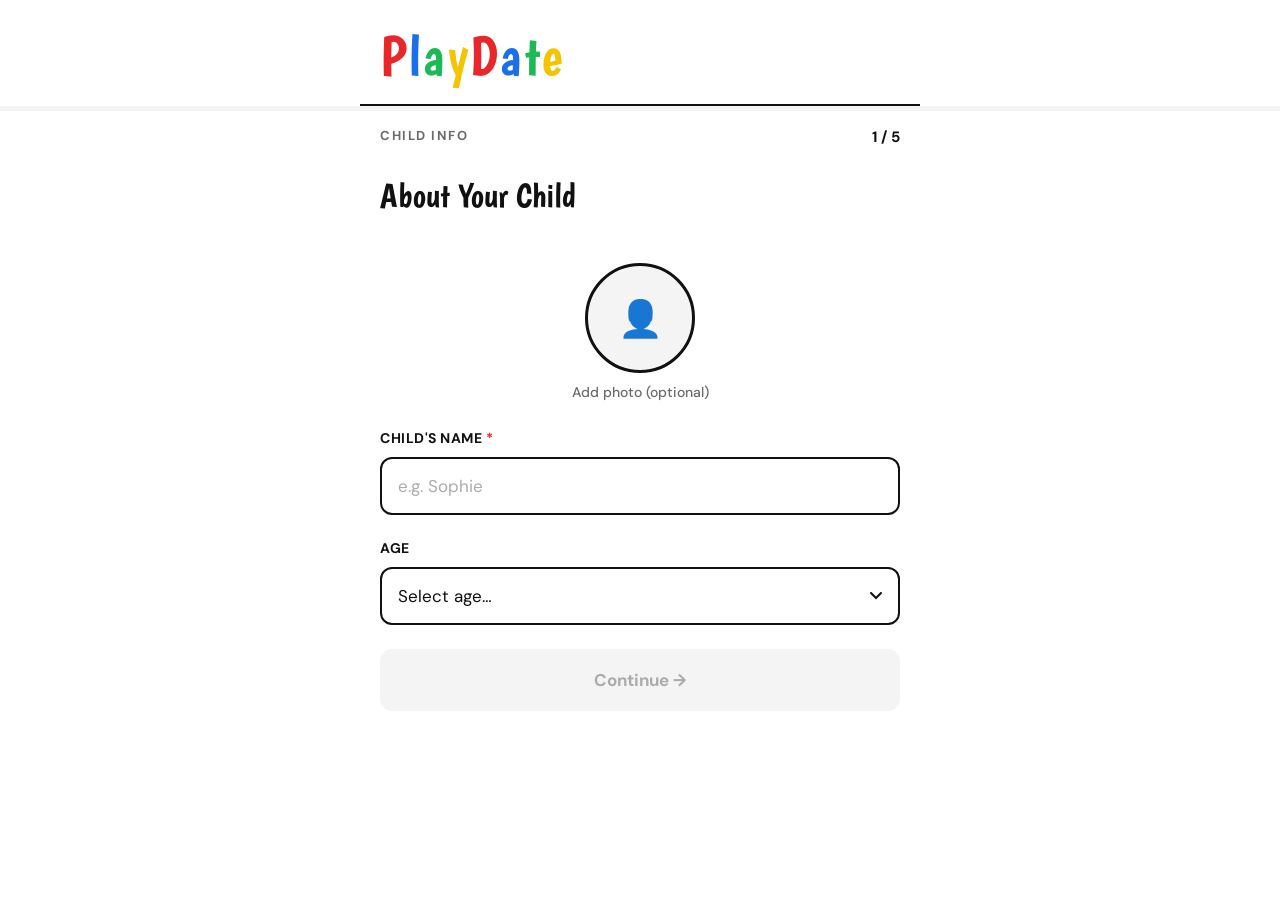
==== index.html @ fcf19cd8 "Add files via upload" ====
<!DOCTYPE html>
<html lang="en">
<head>
<meta charset="UTF-8"/>
<meta name="viewport" content="width=device-width, initial-scale=1.0, maximum-scale=1"/>
<meta name="apple-mobile-web-app-capable" content="yes"/>
<title>PlayDate</title>
<link href="https://fonts.googleapis.com/css2?family=Boogaloo&family=DM+Sans:wght@400;500;600;700&display=swap" rel="stylesheet"/>
<script src="https://cdnjs.cloudflare.com/ajax/libs/qrcodejs/1.0.0/qrcode.min.js"></script>
<style>
:root{--red:#E8272A;--blue:#1B6FE8;--green:#1DB954;--yellow:#F5C400;--black:#111111;--gray:#6B6B6B;--light:#F4F4F4;--white:#fff;--r:12px;}
*{box-sizing:border-box;margin:0;padding:0;-webkit-tap-highlight-color:transparent;}
body{font-family:'DM Sans',sans-serif;background:var(--white);min-height:100vh;padding-bottom:80px;color:var(--black);font-size:16px;}
.logo{font-family:'Boogaloo',sans-serif;font-size:56px;letter-spacing:2px;line-height:1;display:inline-block;}
.logo span:nth-child(1){color:var(--red)}.logo span:nth-child(2){color:var(--blue)}.logo span:nth-child(3){color:var(--green)}.logo span:nth-child(4){color:var(--yellow)}.logo span:nth-child(5){color:var(--red)}.logo span:nth-child(6){color:var(--blue)}.logo span:nth-child(7){color:var(--green)}.logo span:nth-child(8){color:var(--yellow)}
.header{padding:28px 20px 20px;border-bottom:2px solid var(--black);max-width:560px;margin:0 auto;}
.progress-track{height:5px;background:var(--light);}
.progress-fill{height:100%;transition:width .35s ease,background .35s ease;}
.step-meta{font-size:13px;font-weight:700;letter-spacing:1.5px;text-transform:uppercase;color:var(--gray);padding:16px 20px 0;max-width:560px;margin:0 auto;display:flex;justify-content:space-between;}
.step-num{color:var(--black);font-size:15px;letter-spacing:0;}
.content{max-width:560px;margin:0 auto;padding:0 20px;}
.step{display:none;}.step.active{display:block;}
.sec-head{padding:28px 0 20px;margin-bottom:28px;}
.sec-head h2{font-family:'Boogaloo',sans-serif;font-size:34px;font-weight:400;}
.field{margin-bottom:24px;}
.field>label,.field-label{display:block;font-size:14px;font-weight:700;letter-spacing:.5px;text-transform:uppercase;color:var(--black);margin-bottom:10px;}
input[type=text],input[type=tel],input[type=time],textarea,select{width:100%;padding:16px;border:2px solid var(--black);border-radius:var(--r);background:var(--white);font-family:'DM Sans',sans-serif;font-size:17px;color:var(--black);outline:none;transition:border-color .15s,box-shadow .15s;appearance:none;resize:vertical;}
input:focus,textarea:focus,select:focus{border-color:var(--blue);box-shadow:0 0 0 4px rgba(27,111,232,.12);}
::placeholder{color:#ABABAB;}
select{background-image:url("data:image/svg+xml,%3Csvg xmlns='http://www.w3.org/2000/svg' width='12' height='8' viewBox='0 0 12 8'%3E%3Cpath d='M1 1l5 5 5-5' stroke='%23111' stroke-width='2' fill='none' stroke-linecap='round'/%3E%3C/svg%3E");background-repeat:no-repeat;background-position:right 16px center;padding-right:42px;}
.cb-grid{display:grid;grid-template-columns:1fr 1fr;gap:10px;}
.cb-grid.cols3{grid-template-columns:1fr 1fr 1fr;}
.cb-item{display:flex;align-items:center;justify-content:center;padding:14px;border:2px solid #DEDEDE;border-radius:var(--r);cursor:pointer;transition:all .15s;user-select:none;}
.cb-item:active{transform:scale(.97);}
.cb-item.checked{border-color:var(--yellow);background:var(--yellow);color:var(--black);}
.cb-label{font-size:15px;font-weight:600;}
.radio-group{display:flex;gap:10px;flex-wrap:wrap;}
.radio-item{flex:1;min-width:90px;padding:16px 12px;border:2px solid #DEDEDE;border-radius:var(--r);cursor:pointer;text-align:center;transition:all .15s;user-select:none;}
.radio-item:active{transform:scale(.97);}
.radio-item.sel-red{border-color:var(--red);background:var(--red);color:#fff;}
.radio-item.sel-blue{border-color:var(--blue);background:var(--blue);color:#fff;}
.radio-item.sel-green{border-color:var(--green);background:var(--green);color:#fff;}
.radio-item.sel-yellow{border-color:var(--yellow);background:var(--yellow);color:var(--black);}
.radio-item .ri-emoji{font-size:24px;display:block;margin-bottom:6px;}
.radio-item .ri-label{font-size:14px;font-weight:700;display:block;}
.other-wrap{margin-top:10px;display:none;}
.other-wrap.visible{display:block;}
.btn{display:block;width:100%;padding:18px;border-radius:var(--r);border:2px solid var(--black);font-family:'DM Sans',sans-serif;font-size:17px;font-weight:700;cursor:pointer;transition:all .15s;margin-top:12px;text-align:center;text-decoration:none;}
.btn-black{background:var(--black);color:var(--white);}
.btn-black:hover{background:#333;}
.btn-black:disabled{background:var(--light);border-color:var(--light);color:#ABABAB;cursor:not-allowed;}
.btn-outline{background:transparent;color:var(--black);}
.btn-outline:hover{background:var(--light);}
.divider{height:2px;background:var(--light);margin:28px 0;}
.notice{background:var(--light);border-radius:var(--r);padding:14px 16px;font-size:15px;color:var(--gray);margin-bottom:10px;font-weight:500;}
.pass-header{display:flex;gap:18px;align-items:center;padding:22px 0 18px;border-bottom:2px solid var(--light);margin-bottom:8px;}
.pass-avatar{width:72px;height:72px;border-radius:50%;border:3px solid var(--black);background:var(--light);overflow:hidden;display:flex;align-items:center;justify-content:center;font-size:30px;flex-shrink:0;}
.pass-avatar img{width:100%;height:100%;object-fit:cover;}
.pass-name{font-family:'Boogaloo',sans-serif;font-size:32px;}
.pass-age{font-size:17px;color:var(--gray);font-weight:500;margin-top:3px;}
.info-row{display:flex;gap:14px;align-items:flex-start;padding:18px 0;border-bottom:2px solid var(--light);}
.info-row:last-child{border-bottom:none;}
.info-dot{width:12px;height:12px;border-radius:50%;flex-shrink:0;margin-top:8px;}
.info-key{font-size:14px;font-weight:700;letter-spacing:.6px;text-transform:uppercase;color:var(--gray);margin-bottom:4px;}
.info-val{font-size:18px;color:var(--black);font-weight:500;line-height:1.5;}
.tabs{display:flex;border-bottom:2px solid var(--black);margin-bottom:24px;}
.tab{flex:1;padding:14px 0;background:none;border:none;font-family:'DM Sans',sans-serif;font-size:15px;font-weight:700;color:var(--gray);cursor:pointer;border-bottom:3px solid transparent;margin-bottom:-2px;transition:all .15s;}
.tab.active{color:var(--black);border-bottom-color:var(--black);}
.share-img-wrap{border:2px solid var(--black);border-radius:var(--r);overflow:hidden;margin-bottom:16px;}
.share-img-wrap img{width:100%;display:block;}
.app-promo{border:2px solid var(--black);border-radius:var(--r);padding:16px 18px;display:flex;gap:16px;align-items:flex-start;}
.app-promo-badge{width:48px;height:48px;border-radius:12px;background:var(--black);display:flex;align-items:center;justify-content:center;flex-shrink:0;}
.app-promo-title{font-weight:700;font-size:16px;margin-bottom:4px;}
.app-promo-body{font-size:14px;color:var(--gray);line-height:1.6;}
.howto{display:flex;flex-direction:column;gap:14px;margin-top:18px;}
.howto-row{display:flex;gap:14px;align-items:flex-start;}
.howto-num{width:28px;height:28px;border-radius:50%;border:2px solid var(--black);font-size:14px;font-weight:800;display:flex;align-items:center;justify-content:center;flex-shrink:0;margin-top:2px;}
.howto-text{font-size:15px;color:var(--gray);line-height:1.6;}
.howto-text strong{color:var(--black);}
.photo-wrap{display:flex;flex-direction:column;align-items:center;margin-bottom:28px;}
.photo-ring{width:110px;height:110px;border-radius:50%;border:3px solid var(--black);background:var(--light);display:flex;align-items:center;justify-content:center;cursor:pointer;overflow:hidden;transition:transform .15s;font-size:36px;}
.photo-ring:active{transform:scale(.96);}
.photo-ring img{width:100%;height:100%;object-fit:cover;display:none;}
.photo-hint{font-size:14px;color:var(--gray);margin-top:10px;font-weight:500;}
#qr-hidden{position:absolute;left:-9999px;top:-9999px;}
</style>
</head>
<body>

<div class="header">
  <div class="logo"><span>P</span><span>l</span><span>a</span><span>y</span><span>D</span><span>a</span><span>t</span><span>e</span></div>
</div>
<div class="progress-track"><div class="progress-fill" id="progress-fill"></div></div>
<div class="step-meta"><span id="step-label">Child Info</span><span class="step-num" id="step-num">1 / 5</span></div>

<div class="content">

<div class="step active" id="step-0">
  <div class="sec-head"><h2>About Your Child</h2></div>
  <div class="photo-wrap">
    <div class="photo-ring" onclick="document.getElementById('photo-input').click()">
      <img id="photo-preview" src="" alt=""/>
      <span id="photo-ph">👤</span>
    </div>
    <p class="photo-hint" id="photo-hint">Add photo (optional)</p>
    <input type="file" id="photo-input" accept="image/*" style="display:none;" onchange="handlePhoto(event)"/>
  </div>
  <div class="field">
    <label>Child's Name <span style="color:var(--red)">*</span></label>
    <input type="text" id="childName" placeholder="e.g. Sophie" oninput="validateS0()"/>
  </div>
  <div class="field">
    <label>Age</label>
    <select id="childAge">
      <option value="">Select age…</option>
      <option>1</option><option>2</option><option>3</option><option>4</option>
      <option>5</option><option>6</option><option>7</option><option>8</option>
      <option>9</option><option>10</option><option>11</option><option>12</option>
      <option>13</option><option>14</option><option>15</option><option>16</option><option>17</option>
    </select>
  </div>
  <button class="btn btn-black" id="next-0" onclick="goTo(1)" disabled>Continue →</button>
</div>

<div class="step" id="step-1">
  <div class="sec-head"><h2>Health &amp; Safety</h2></div>

  <div class="field">
    <div class="field-label">Food Allergies</div>
    <div class="cb-grid" id="allergy-grid">
      <div class="cb-item" data-val="None" onclick="toggleExclusive(this,'allergies','allergy-grid')" id="allergy-none"><span class="cb-label">✅ None</span></div>
      <div class="cb-item" data-val="Peanuts" onclick="toggleCB(this,'allergies')"><span class="cb-label">🥜 Peanuts</span></div>
      <div class="cb-item" data-val="Tree Nuts" onclick="toggleCB(this,'allergies')"><span class="cb-label">🌰 Tree Nuts</span></div>
      <div class="cb-item" data-val="Dairy" onclick="toggleCB(this,'allergies')"><span class="cb-label">🥛 Dairy</span></div>
      <div class="cb-item" data-val="Eggs" onclick="toggleCB(this,'allergies')"><span class="cb-label">🥚 Eggs</span></div>
      <div class="cb-item" data-val="Wheat/Gluten" onclick="toggleCB(this,'allergies')"><span class="cb-label">🌾 Wheat/Gluten</span></div>
      <div class="cb-item" data-val="Soy" onclick="toggleCB(this,'allergies')"><span class="cb-label">🫘 Soy</span></div>
      <div class="cb-item" data-val="Shellfish" onclick="toggleCB(this,'allergies')"><span class="cb-label">🦐 Shellfish</span></div>
    </div>
    <div class="cb-item" style="margin-top:10px;grid-column:1/-1;" data-val="other-allergy" onclick="toggleCBOther(this,'allergy-other-wrap','allergies')"><span class="cb-label">✏️ Other…</span></div>
    <div class="other-wrap" id="allergy-other-wrap">
      <input type="text" id="allergyOther" placeholder="Describe other allergy…" style="margin-top:8px;"/>
    </div>
  </div>

  <div class="divider"></div>

  <div class="field">
    <div class="field-label">Dietary Preferences</div>
    <div class="cb-grid cols3" id="diet-grid">
      <div class="cb-item" data-val="No restrictions" onclick="toggleExclusive(this,'diet','diet-grid')"><span class="cb-label">✅ None</span></div>
      <div class="cb-item" data-val="Vegetarian" onclick="toggleCB(this,'diet')"><span class="cb-label">🥦 Vegetarian</span></div>
      <div class="cb-item" data-val="Vegan" onclick="toggleCB(this,'diet')"><span class="cb-label">🌱 Vegan</span></div>
      <div class="cb-item" data-val="Halal" onclick="toggleCB(this,'diet')"><span class="cb-label">☪️ Halal</span></div>
      <div class="cb-item" data-val="Kosher" onclick="toggleCB(this,'diet')"><span class="cb-label">✡️ Kosher</span></div>
      <div class="cb-item" data-val="Gluten-free" onclick="toggleCB(this,'diet')"><span class="cb-label">🌾 GF</span></div>
      <div class="cb-item" data-val="No Sugar" onclick="toggleCB(this,'diet')"><span class="cb-label">🍬 No Sugar</span></div>
      <div class="cb-item" data-val="Minimal Sugar" onclick="toggleCB(this,'diet')"><span class="cb-label">🍭 Min Sugar</span></div>
    </div>
    <div class="cb-item" style="margin-top:10px;grid-column:1/-1;" data-val="other-diet" onclick="toggleCBOther(this,'diet-other-wrap','diet')"><span class="cb-label">✏️ Other…</span></div>
    <div class="other-wrap" id="diet-other-wrap">
      <input type="text" id="dietOther" placeholder="Other dietary preference…" style="margin-top:8px;"/>
    </div>
  </div>

  <div class="divider"></div>

  <div class="field">
    <div class="field-label">Medications / Medical Notes</div>
    <textarea id="medications" rows="3" placeholder="e.g. EpiPen in bag, inhaler for asthma — or 'None'"></textarea>
  </div>

  <button class="btn btn-black" onclick="goTo(2)">Continue →</button>
  <button class="btn btn-outline" onclick="goTo(0)">← Back</button>
</div>

<div class="step" id="step-2">
  <div class="sec-head"><h2>Emergency Contacts</h2></div>

  <div class="field">
    <label>Emergency Contact</label>
    <input type="text" id="emergencyContact" placeholder="Mom / Dad / Grandma…"/>
  </div>
  <div class="field">
    <label>Emergency Phone</label>
    <input type="tel" id="emergencyPhone" placeholder="(555) 000-0000" oninput="formatPhone(this)"/>
  </div>

  <div class="divider"></div>

  <div class="field">
    <label>Doctor's Name</label>
    <input type="text" id="doctorName" placeholder="Dr. Smith"/>
  </div>
  <div class="field">
    <label>Doctor's Phone</label>
    <input type="tel" id="doctorPhone" placeholder="(555) 000-0000" oninput="formatPhone(this)"/>
  </div>

  <button class="btn btn-black" onclick="goTo(3)">Continue →</button>
  <button class="btn btn-outline" onclick="goTo(1)">← Back</button>
</div>

<div class="step" id="step-3">
  <div class="sec-head"><h2>Screen Time &amp; Media</h2></div>

  <div class="field">
    <div class="field-label">Phone / Tablet Use</div>
    <div class="radio-group" id="phone-radio">
      <div class="radio-item" data-val="No phone" onclick="selectRadio(this,'phone-radio','sel-red')">
        <span class="ri-emoji">🚫</span><span class="ri-label">No Phone</span>
      </div>
      <div class="radio-item" data-val="Supervised only" onclick="selectRadio(this,'phone-radio','sel-blue')">
        <span class="ri-emoji">👀</span><span class="ri-label">Supervised</span>
      </div>
      <div class="radio-item" data-val="Allowed" onclick="selectRadio(this,'phone-radio','sel-green')">
        <span class="ri-emoji">✅</span><span class="ri-label">Allowed</span>
      </div>
    </div>
  </div>

  <div class="divider"></div>

  <div class="field">
    <div class="field-label">Screen Time Allowed</div>
    <div class="radio-group" id="screentime-radio">
      <div class="radio-item" data-val="None" onclick="selectRadio(this,'screentime-radio','sel-red')">
        <span class="ri-emoji">🚫</span><span class="ri-label">None</span>
      </div>
      <div class="radio-item" data-val="Minimal" onclick="selectRadio(this,'screentime-radio','sel-yellow')">
        <span class="ri-emoji">⏱️</span><span class="ri-label">Minimal</span>
      </div>
      <div class="radio-item" data-val="No Restrictions" onclick="selectRadio(this,'screentime-radio','sel-green')">
        <span class="ri-emoji">✅</span><span class="ri-label">No Restrictions</span>
      </div>
    </div>
  </div>

  <div class="field" id="screentime-limit-field" style="display:none;">
    <label>Time Limit</label>
    <select id="screenTimeLimit">
      <option value="">Choose limit…</option>
      <option>30 minutes</option><option>1 hour</option><option>1.5 hours</option>
      <option>2 hours</option><option>No more than 2 episodes</option><option>1 movie</option>
    </select>
  </div>

  <div class="divider"></div>

  <div class="field">
    <label>TV Shows / Movies Allowed</label>
    <textarea id="tvShows" rows="3" placeholder="e.g. Bluey, Paw Patrol, any G-rated movie…"></textarea>
  </div>

  <div class="divider"></div>

  <div class="field">
    <div class="field-label">Short-Form Videos Allowed?<br><span style="font-size:12px;font-weight:500;color:var(--gray);text-transform:none;letter-spacing:0;">(YouTube Shorts, TikTok, etc.)</span></div>
    <div class="radio-group" id="shortform-radio">
      <div class="radio-item" data-val="No" onclick="selectRadio(this,'shortform-radio','sel-red')">
        <span class="ri-emoji">🚫</span><span class="ri-label">No</span>
      </div>
      <div class="radio-item" data-val="Yes" onclick="selectRadio(this,'shortform-radio','sel-green')">
        <span class="ri-emoji">✅</span><span class="ri-label">Yes</span>
      </div>
    </div>
  </div>

  <button class="btn btn-black" onclick="goTo(4)">Continue →</button>
  <button class="btn btn-outline" onclick="goTo(2)">← Back</button>
</div>

<div class="step" id="step-4">
  <div class="sec-head"><h2>Anything Else?</h2></div>

  <div class="field">
    <label>Pickup Time</label>
    <input type="time" id="pickupTime"/>
  </div>

  <div class="field">
    <label>Other Notes</label>
    <textarea id="otherNotes" rows="5" placeholder="e.g. Scared of dogs, has a comfort toy, likes quiet time after lunch…"></textarea>
  </div>

  <div class="notice">💾 Your info is saved on this device for next time.</div>
  <button class="btn btn-black" onclick="buildPass()">Create Pass →</button>
  <button class="btn btn-outline" onclick="goTo(3)">← Back</button>
</div>

<div class="step" id="step-5">

  <div class="pass-header">
    <div class="pass-avatar">
      <img id="pass-photo-img" src="" alt="" style="display:none;"/>
      <span id="pass-ph">👤</span>
    </div>
    <div>
      <div class="pass-name" id="pass-name"></div>
      <div class="pass-age"  id="pass-age"></div>
    </div>
  </div>

  <div class="tabs">
    <button class="tab active" id="tab-preview" onclick="switchTab('preview')">Preview</button>
    <button class="tab"        id="tab-send"    onclick="switchTab('send')">Send</button>
    <button class="tab"        id="tab-file"    onclick="switchTab('file')">File / QR</button>
  </div>

  <div id="panel-preview">
    <div id="pass-rows"></div>
    <button class="btn btn-black" style="margin-top:24px;" onclick="switchTab('send')">Send to Host Family →</button>
    <button class="btn btn-outline" onclick="goTo(4)">✏️ Edit</button>
  </div>

  <div id="panel-send" style="display:none;">
    <p style="font-size:15px;color:var(--gray);margin-bottom:18px;line-height:1.6;">Tap Share to send a <strong style="color:var(--black);">PlayDate Pass image</strong> with your child's info and a QR code.</p>
    <div class="share-img-wrap" id="share-img-wrap" style="display:none;">
      <img id="share-img-preview" src="" alt="Pass preview"/>
    </div>
    <button class="btn" id="btn-share-main" onclick="handleShareBtn()" style="background:var(--green);border-color:var(--green);color:#fff;font-size:20px;padding:22px;margin-bottom:16px;">Share</button>
    <div class="app-promo">
      <div class="app-promo-badge"><span style="font-family:'Boogaloo',sans-serif;color:#fff;font-size:22px;">P</span></div>
      <div><div class="app-promo-title">Included in every share</div><div class="app-promo-body">Receiving parents get a QR code to download PlayDate — no App Store needed.</div></div>
    </div>
    <button class="btn btn-outline" style="margin-top:12px;" onclick="goTo(4)">✏️ Edit</button>
  </div>

  <div id="panel-file" style="display:none;">
    <p style="font-size:15px;color:var(--gray);margin-bottom:18px;line-height:1.6;">Scan to get the app, or download the file to AirDrop directly.</p>
    <div style="text-align:center;margin-bottom:24px;">
      <div id="qr-container" style="display:inline-block;padding:18px;border:2px solid var(--black);border-radius:var(--r);"></div>
    </div>
    <div class="howto">
      <div class="howto-row">
        <div class="howto-num" style="border-color:var(--red);color:var(--red);">1</div>
        <div class="howto-text"><strong>iOS:</strong> Tap Share → AirDrop the .html file. Open in Safari → "Add to Home Screen."</div>
      </div>
      <div class="howto-row">
        <div class="howto-num" style="border-color:var(--blue);color:var(--blue);">2</div>
        <div class="howto-text"><strong>Android:</strong> Send via WhatsApp or Gmail. Open in Chrome → "Add to Home Screen."</div>
      </div>
      <div class="howto-row">
        <div class="howto-num" style="border-color:var(--green);color:var(--green);">3</div>
        <div class="howto-text"><strong>Any device:</strong> Email the .html as an attachment — opens in any browser.</div>
      </div>
    </div>
    <button class="btn btn-black" onclick="downloadApp()" style="margin-top:24px;">⬇ Download App File</button>
    <button class="btn btn-outline" onclick="goTo(4)">✏️ Edit</button>
  </div>

</div>
</div>

<div id="qr-hidden"></div>

<script>
const STEP_LABELS=["Child Info","Health & Safety","Emergency Contacts","Screen & Media","Notes","Your Pass"];
const BAR_COLORS=["#E8272A","#1B6FE8","#1DB954","#F5C400","#E8272A","#111111"];
const DOT_COLORS=["#E8272A","#1B6FE8","#1DB954","#F5C400","#E8272A","#1B6FE8","#1DB954","#F5C400"];

let step=0,photoDataURL=null,passImageDataURL=null;
const checks={allergies:new Set(),diet:new Set()};
const radios={"screentime-radio":null,"phone-radio":null,"shortform-radio":null};

function v(id){const e=document.getElementById(id);return e?e.value.trim():"";}

function formatPhone(input){
  let x=input.value.replace(/\D/g,'').substring(0,10);
  if(x.length>6)x=`(${x.substring(0,3)}) ${x.substring(3,6)}-${x.substring(6)}`;
  else if(x.length>3)x=`(${x.substring(0,3)}) ${x.substring(3)}`;
  else if(x.length>0)x=`(${x}`;
  input.value=x;
}

function saveData(){
  const d={childName:v("childName"),childAge:v("childAge"),medications:v("medications"),
    doctorName:v("doctorName"),doctorPhone:v("doctorPhone"),emergencyContact:v("emergencyContact"),
    emergencyPhone:v("emergencyPhone"),screenTimeLimit:v("screenTimeLimit"),allergyOther:v("allergyOther"),
    dietOther:v("dietOther"),tvShows:v("tvShows"),pickupTime:v("pickupTime"),otherNotes:v("otherNotes"),
    allergies:[...checks.allergies],diet:[...checks.diet],screentime:radios["screentime-radio"],
    phone:radios["phone-radio"],shortform:radios["shortform-radio"]};
  try{localStorage.setItem("pd7",JSON.stringify(d));}catch(e){}
}

function loadData(){
  try{
    const raw=localStorage.getItem("pd7");if(!raw)return;
    const d=JSON.parse(raw);
    ["childName","childAge","medications","doctorName","doctorPhone","emergencyContact",
     "emergencyPhone","screenTimeLimit","allergyOther","dietOther","tvShows","pickupTime","otherNotes"]
      .forEach(k=>{const el=document.getElementById(k);if(el&&d[k])el.value=d[k];});
    (d.allergies||[]).forEach(val=>{
      const el=document.querySelector(`#allergy-grid .cb-item[data-val="${val}"]`);
      if(el)el.classList.add("checked");
      checks.allergies.add(val);
    });
    if(d.allergyOther){
      const oel=document.querySelector('.cb-item[data-val="other-allergy"]');
      if(oel){oel.classList.add("checked");document.getElementById("allergy-other-wrap").classList.add("visible");}
    }
    (d.diet||[]).forEach(val=>{
      const el=document.querySelector(`#diet-grid .cb-item[data-val="${val}"]`);
      if(el)el.classList.add("checked");
      checks.diet.add(val);
    });
    if(d.dietOther){
      const oel=document.querySelector('.cb-item[data-val="other-diet"]');
      if(oel){oel.classList.add("checked");document.getElementById("diet-other-wrap").classList.add("visible");}
    }
    if(d.screentime){const el=document.querySelector(`#screentime-radio .radio-item[data-val="${d.screentime}"]`);if(el)selectRadio(el,"screentime-radio","sel-"+(d.screentime==="None"?"red":d.screentime==="Minimal"?"yellow":"green"),true);}
    if(d.phone){const el=document.querySelector(`#phone-radio .radio-item[data-val="${d.phone}"]`);if(el)selectRadio(el,"phone-radio","sel-"+(d.phone==="No phone"?"red":d.phone==="Supervised only"?"blue":"green"),true);}
    if(d.shortform){const el=document.querySelector(`#shortform-radio .radio-item[data-val="${d.shortform}"]`);if(el)selectRadio(el,"shortform-radio","sel-"+(d.shortform==="No"?"red":"green"),true);}
    validateS0();
  }catch(e){}
}

function goTo(n){
  saveData();
  document.getElementById("step-"+step).classList.remove("active");
  step=n;
  document.getElementById("step-"+n).classList.add("active");
  const pct=n===0?0:(n/5)*100;
  document.getElementById("progress-fill").style.width=pct+"%";
  document.getElementById("progress-fill").style.background=BAR_COLORS[n];
  document.getElementById("step-label").textContent=STEP_LABELS[n];
  document.getElementById("step-num").textContent=(n+1)+" / 6";
  window.scrollTo({top:0,behavior:"smooth"});
}

function handlePhoto(e){
  const file=e.target.files[0];if(!file)return;
  const r=new FileReader();
  r.onload=ev=>{
    photoDataURL=ev.target.result;
    const img=document.getElementById("photo-preview");
    img.src=photoDataURL;img.style.display="block";
    document.getElementById("photo-ph").style.display="none";
    document.getElementById("photo-hint").textContent="Tap to change";
  };
  r.readAsDataURL(file);
}

function toggleCB(el,group){
  const val=el.dataset.val;
  if(el.classList.toggle("checked")){
    checks[group].add(val);
    const noneEl=document.getElementById(group==="allergies"?"allergy-none":null);
    if(noneEl){noneEl.classList.remove("checked");checks[group].delete("None");}
    if(group==="diet"){
      const dietNone=document.querySelector('#diet-grid .cb-item[data-val="No restrictions"]');
      if(dietNone){dietNone.classList.remove("checked");checks.diet.delete("No restrictions");}
    }
  }else{
    checks[group].delete(val);
  }
}

function toggleExclusive(el,group,gridId){
  document.querySelectorAll(`#${gridId} .cb-item`).forEach(c=>c.classList.remove("checked"));
  const otherWrapId=group==="allergies"?"allergy-other-wrap":group==="diet"?"diet-other-wrap":null;
  if(otherWrapId)document.getElementById(otherWrapId).classList.remove("visible");
  checks[group].clear();
  el.classList.add("checked");
  checks[group].add(el.dataset.val);
}

function toggleCBOther(el,wrapId,group){
  el.classList.toggle("checked");
  document.getElementById(wrapId).classList.toggle("visible",el.classList.contains("checked"));
  const noneEl=document.getElementById(group==="allergies"?"allergy-none":null);
  if(noneEl){noneEl.classList.remove("checked");checks[group].delete("None");}
  if(group==="diet"){
    const dietNone=document.querySelector('#diet-grid .cb-item[data-val="No restrictions"]');
    if(dietNone){dietNone.classList.remove("checked");checks.diet.delete("No restrictions");}
  }
}

function selectRadio(el,groupId,cls,silent){
  document.querySelectorAll(`#${groupId} .radio-item`).forEach(r=>r.className="radio-item");
  el.classList.add(cls);
  radios[groupId]=el.dataset.val;
  if(groupId==="screentime-radio"){
    const show=el.dataset.val==="Minimal";
    document.getElementById("screentime-limit-field").style.display=show?"block":"none";
  }
}

function validateS0(){document.getElementById("next-0").disabled=v("childName").length===0;}

function getAllergies(){
  const s=[...checks.allergies].filter(x=>x!=="other-allergy");
  const ot=v("allergyOther");
  if(document.querySelector('.cb-item[data-val="other-allergy"]')?.classList.contains("checked")&&ot)s.push(ot);
  return s.length?s.join(", "):"None";
}

function getDiet(){
  const s=[...checks.diet].filter(x=>x!=="other-diet");
  const ot=v("dietOther");
  if(document.querySelector('.cb-item[data-val="other-diet"]')?.classList.contains("checked")&&ot)s.push(ot);
  return s.length?s.join(", "):"Not specified";
}

function getScreenTime(){
  const st=radios["screentime-radio"]||"Not specified";
  if(st==="Minimal"&&v("screenTimeLimit"))return"Minimal ("+v("screenTimeLimit")+")";
  return st;
}

function getPickup(){
  const t=v("pickupTime");if(!t)return"Not specified";
  const[h,m]=t.split(":").map(Number);
  const ampm=h>=12?"PM":"AM";
  const h12=h%12||12;
  return`By ${h12}:${String(m).padStart(2,"0")} ${ampm}`;
}

function getPhone(){return radios["phone-radio"]||"Not specified";}
function getShortForm(){return radios["shortform-radio"]||"Not specified";}

function buildPass(){
  saveData();
  document.getElementById("pass-name").textContent=v("childName")||"Your Child";
  let ageStr="";
  if(v("childAge"))ageStr="Age "+v("childAge");
  document.getElementById("pass-age").textContent=ageStr;
  if(photoDataURL){
    document.getElementById("pass-photo-img").src=photoDataURL;
    document.getElementById("pass-photo-img").style.display="block";
    document.getElementById("pass-ph").style.display="none";
  }
  const rows=[
    {l:"Allergies",val:getAllergies()},
    {l:"Diet",val:getDiet()},
    {l:"Medications",val:v("medications")||"None"},
    {l:"Emergency",val:v("emergencyContact")?(v("emergencyContact")+" · "+v("emergencyPhone")):"Not provided"},
    {l:"Doctor",val:v("doctorName")?(v("doctorName")+" · "+v("doctorPhone")):"Not provided"},
    {l:"Phone Use",val:getPhone()},
    {l:"Screen Time",val:getScreenTime()},
    {l:"TV / Movies",val:v("tvShows")||"Not specified"},
    {l:"Short Videos",val:getShortForm()},
    {l:"Pickup",val:getPickup()},
    ...(v("otherNotes")?[{l:"Notes",val:v("otherNotes")}]:[]),
  ];
  document.getElementById("pass-rows").innerHTML=rows.map((r,i)=>`
    <div class="info-row">
      <div class="info-dot" style="background:${DOT_COLORS[i%8]};"></div>
      <div><div class="info-key">${r.l}</div><div class="info-val">${r.val}</div></div>
    </div>`).join("");
  passImageDataURL=null;
  document.getElementById("share-img-wrap").style.display="none";
  buildQR();
  goTo(5);
  switchTab("preview");
}

async function renderPassToCanvas(){
  const W=700,PADDING=40,RED="#E8272A",BLUE="#1B6FE8",GREEN="#1DB954",YELLOW="#F5C400",BLACK="#111111",LGRAY="#F4F4F4",MGRAY="#888888";
  const COLORS=[RED,BLUE,GREEN,YELLOW,RED,BLUE,GREEN,YELLOW,RED,BLUE,GREEN];
  const rows=[{l:"ALLERGIES",val:getAllergies()},{l:"DIET",val:getDiet()},{l:"MEDICATIONS",val:v("medications")||"None"},{l:"EMERGENCY",val:v("emergencyContact")?(v("emergencyContact")+" · "+v("emergencyPhone")):"Not provided"},{l:"DOCTOR",val:v("doctorName")?(v("doctorName")+" · "+v("doctorPhone")):"Not provided"},{l:"PHONE USE",val:getPhone()},{l:"SCREEN TIME",val:getScreenTime()},{l:"TV / MOVIES",val:v("tvShows")||"Not specified"},{l:"SHORT VIDEOS",val:getShortForm()},{l:"PICKUP",val:getPickup()},...(v("otherNotes")?[{l:"NOTES",val:v("otherNotes")}]:[])];
  const FONT_BODY=17,LINE_H=24,ROW_PAD=18,ROW_H=ROW_PAD*2+16+LINE_H,HEADER_H=200,QR_SIZE=150,QR_SECTION=QR_SIZE+60;
  const H=HEADER_H+rows.length*ROW_H+QR_SECTION+60;
  const canvas=document.createElement("canvas");
  canvas.width=W;canvas.height=H;
  const ctx=canvas.getContext("2d");
  ctx.fillStyle="#ffffff";ctx.fillRect(0,0,W,H);
  const barW=W/4;
  [RED,BLUE,GREEN,YELLOW].forEach((c,i)=>{ctx.fillStyle=c;ctx.fillRect(i*barW,0,barW,8);});
  const logoLetters=[["P",RED],["l",BLUE],["a",GREEN],["y",YELLOW],["D",RED],["a",BLUE],["t",GREEN],["e",YELLOW]];
  ctx.font="bold 52px 'Boogaloo', sans-serif";
  let lx=PADDING;const ly=80;
  logoLetters.forEach(([ch,c])=>{ctx.fillStyle=c;ctx.fillText(ch,lx,ly);lx+=ctx.measureText(ch).width+1;});
  const name=v("childName")||"Your Child",ageStr=v("childAge")?"Age "+v("childAge"):"";
  ctx.font="700 30px 'DM Sans', sans-serif";ctx.fillStyle=BLACK;ctx.fillText(name,PADDING,130);
  ctx.font="500 16px 'DM Sans', sans-serif";ctx.fillStyle=MGRAY;ctx.fillText(ageStr||"",PADDING,155);
  if(photoDataURL){
    await new Promise(res=>{
      const img=new Image();
      img.onload=()=>{ctx.save();ctx.beginPath();ctx.arc(W-PADDING-55,90,55,0,Math.PI*2);ctx.closePath();ctx.clip();ctx.drawImage(img,W-PADDING-110,35,110,110);ctx.restore();ctx.beginPath();ctx.arc(W-PADDING-55,90,55,0,Math.PI*2);ctx.strokeStyle=BLACK;ctx.lineWidth=3;ctx.stroke();res();};
      img.onerror=res;img.src=photoDataURL;
    });
  }
  ctx.strokeStyle="#E8E8E8";ctx.lineWidth=1.5;ctx.beginPath();ctx.moveTo(PADDING,HEADER_H-10);ctx.lineTo(W-PADDING,HEADER_H-10);ctx.stroke();
  let ry=HEADER_H;
  rows.forEach((row,i)=>{
    const y=ry+ROW_PAD;
    ctx.fillStyle=COLORS[i%COLORS.length];ctx.beginPath();ctx.arc(PADDING+6,y+9,5,0,Math.PI*2);ctx.fill();
    ctx.font="700 12px 'DM Sans', sans-serif";ctx.fillStyle=MGRAY;ctx.fillText(row.l,PADDING+20,y+6);
    ctx.font="500 17px 'DM Sans', sans-serif";ctx.fillStyle=BLACK;
    const maxW=W-PADDING*2-20,words=row.val.split(" ");
    let line="",lineY=y+LINE_H+4;
    words.forEach(word=>{
      const test=line+word+" ";
      if(ctx.measureText(test).width>maxW&&line){ctx.fillText(line.trim(),PADDING+20,lineY);line=word+" ";lineY+=LINE_H;}else{line=test;}
    });
    ctx.fillText(line.trim(),PADDING+20,lineY);
    const actualH=lineY-y+10,divY=y+Math.max(ROW_H-ROW_PAD,actualH)+ROW_PAD/2;
    ctx.strokeStyle="#EEEEEE";ctx.lineWidth=1;ctx.beginPath();ctx.moveTo(PADDING,divY);ctx.lineTo(W-PADDING,divY);ctx.stroke();
    ry+=Math.max(ROW_H,actualH+ROW_PAD*1.5);
  });
  const qrY=H-QR_SECTION;
  ctx.fillStyle=LGRAY;ctx.fillRect(0,qrY,W,QR_SECTION);
  ctx.strokeStyle="#DDDDDD";ctx.lineWidth=1.5;ctx.beginPath();ctx.moveTo(0,qrY);ctx.lineTo(W,qrY);ctx.stroke();
  const qrCanvas=document.querySelector("#qr-hidden canvas")||document.querySelector("#qr-container canvas");
  if(qrCanvas){
    const qx=PADDING,qy2=qrY+20;
    ctx.fillStyle="#fff";ctx.beginPath();roundRect(ctx,qx-8,qy2-8,QR_SIZE+16,QR_SIZE+16,8);ctx.fill();
    ctx.drawImage(qrCanvas,qx,qy2,QR_SIZE,QR_SIZE);
  }
  ctx.font="700 14px 'DM Sans', sans-serif";ctx.fillStyle=BLACK;ctx.fillText("Scan to get PlayDate",PADDING+QR_SIZE+24,qrY+50);
  ctx.font="500 12px 'DM Sans', sans-serif";ctx.fillStyle=MGRAY;ctx.fillText("Free • No App Store needed",PADDING+QR_SIZE+24,qrY+72);
  ctx.fillText("Works on iOS & Android",PADDING+QR_SIZE+24,qrY+92);
  [RED,BLUE,GREEN,YELLOW].forEach((c,i)=>{ctx.fillStyle=c;ctx.fillRect(i*barW,H-6,barW,6);});
  return canvas.toDataURL("image/jpeg",0.92);
}

function roundRect(ctx,x,y,w,h,r){
  ctx.beginPath();ctx.moveTo(x+r,y);ctx.lineTo(x+w-r,y);ctx.quadraticCurveTo(x+w,y,x+w,y+r);
  ctx.lineTo(x+w,y+h-r);ctx.quadraticCurveTo(x+w,y+h,x+w-r,y+h);ctx.lineTo(x+r,y+h);
  ctx.quadraticCurveTo(x,y+h,x,y+h-r);ctx.lineTo(x,y+r);ctx.quadraticCurveTo(x,y,x+r,y);ctx.closePath();
}

async function handleShareBtn(){
  const btn=document.getElementById("btn-share-main");
  btn.textContent="⏳ Preparing…";btn.disabled=true;
  try{
    if(!passImageDataURL){
      passImageDataURL=await renderPassToCanvas();
      document.getElementById("share-img-preview").src=passImageDataURL;
      document.getElementById("share-img-wrap").style.display="block";
    }
    const res=await fetch(passImageDataURL),blob=await res.blob(),name=v("childName")||"child";
    const file=new File([blob],`playdate-pass-${name.replace(/\s+/g,"-").toLowerCase()}.jpg`,{type:"image/jpeg"});
    if(navigator.canShare&&navigator.canShare({files:[file]})){
      await navigator.share({title:`PlayDate Pass — ${name}`,files:[file]});
    }else if(navigator.share){
      await navigator.share({title:`PlayDate Pass — ${name}`,text:`PlayDate Pass for ${name}. Get the app: https://playdatepass.app`});
    }else{
      const a=document.createElement("a");
      a.href=passImageDataURL;a.download=`playdate-pass-${name.replace(/\s+/g,"-").toLowerCase()}.jpg`;a.click();
    }
  }catch(e){}
  finally{btn.textContent="Share";btn.disabled=false;}
}

function buildQR(){
  const c=document.getElementById("qr-container");c.innerHTML="";
  const h=document.getElementById("qr-hidden");h.innerHTML="";
  const opts={text:"https://playdatepass.app",width:200,height:200,colorDark:"#111111",colorLight:"#ffffff",correctLevel:QRCode.CorrectLevel.M};
  try{new QRCode(c,{...opts,width:160,height:160});}catch(e){}
  try{new QRCode(h,opts);}catch(e){}
}

function downloadApp(){
  const blob=new Blob([document.documentElement.outerHTML],{type:"text/html"});
  const a=document.createElement("a");
  a.href=URL.createObjectURL(blob);a.download="playdate-pass.html";a.click();
  URL.revokeObjectURL(a.href);
}

function switchTab(name){
  ["preview","send","file"].forEach(t=>{
    document.getElementById("tab-"+t).classList.toggle("active",t===name);
    document.getElementById("panel-"+t).style.display=t===name?"block":"none";
  });
}

document.getElementById("progress-fill").style.width="0%";
document.getElementById("progress-fill").style.background=BAR_COLORS[0];
loadData();
</script>
</body>
</html>
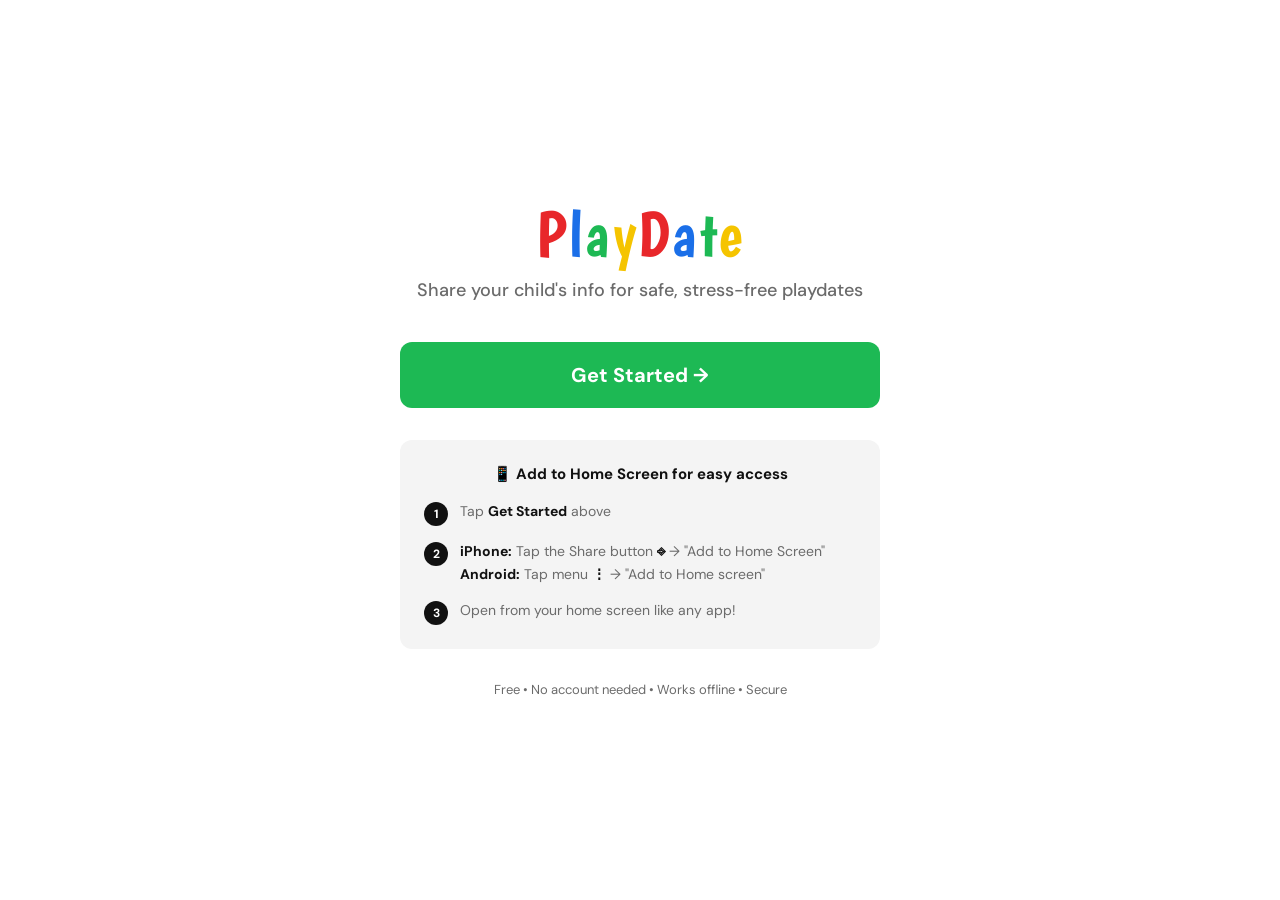
==== commit 89c7fc03: "Add files via upload" ====
--- a/index.html
+++ b/index.html
@@ -2,673 +2,58 @@
 <html lang="en">
 <head>
 <meta charset="UTF-8"/>
-<meta name="viewport" content="width=device-width, initial-scale=1.0, maximum-scale=1"/>
+<meta name="viewport" content="width=device-width, initial-scale=1.0"/>
 <meta name="apple-mobile-web-app-capable" content="yes"/>
-<title>PlayDate</title>
+<title>PlayDate Pass</title>
 <link href="https://fonts.googleapis.com/css2?family=Boogaloo&family=DM+Sans:wght@400;500;600;700&display=swap" rel="stylesheet"/>
-<script src="https://cdnjs.cloudflare.com/ajax/libs/qrcodejs/1.0.0/qrcode.min.js"></script>
 <style>
-:root{--red:#E8272A;--blue:#1B6FE8;--green:#1DB954;--yellow:#F5C400;--black:#111111;--gray:#6B6B6B;--light:#F4F4F4;--white:#fff;--r:12px;}
-*{box-sizing:border-box;margin:0;padding:0;-webkit-tap-highlight-color:transparent;}
-body{font-family:'DM Sans',sans-serif;background:var(--white);min-height:100vh;padding-bottom:80px;color:var(--black);font-size:16px;}
-.logo{font-family:'Boogaloo',sans-serif;font-size:56px;letter-spacing:2px;line-height:1;display:inline-block;}
+:root{--red:#E8272A;--blue:#1B6FE8;--green:#1DB954;--yellow:#F5C400;--black:#111111;--gray:#6B6B6B;}
+*{box-sizing:border-box;margin:0;padding:0;}
+body{font-family:'DM Sans',sans-serif;background:#fff;min-height:100vh;display:flex;align-items:center;justify-content:center;padding:20px;color:var(--black);}
+.container{max-width:480px;width:100%;text-align:center;}
+.logo{font-family:'Boogaloo',sans-serif;font-size:64px;letter-spacing:2px;line-height:1;margin-bottom:12px;}
 .logo span:nth-child(1){color:var(--red)}.logo span:nth-child(2){color:var(--blue)}.logo span:nth-child(3){color:var(--green)}.logo span:nth-child(4){color:var(--yellow)}.logo span:nth-child(5){color:var(--red)}.logo span:nth-child(6){color:var(--blue)}.logo span:nth-child(7){color:var(--green)}.logo span:nth-child(8){color:var(--yellow)}
-.header{padding:28px 20px 20px;border-bottom:2px solid var(--black);max-width:560px;margin:0 auto;}
-.progress-track{height:5px;background:var(--light);}
-.progress-fill{height:100%;transition:width .35s ease,background .35s ease;}
-.step-meta{font-size:13px;font-weight:700;letter-spacing:1.5px;text-transform:uppercase;color:var(--gray);padding:16px 20px 0;max-width:560px;margin:0 auto;display:flex;justify-content:space-between;}
-.step-num{color:var(--black);font-size:15px;letter-spacing:0;}
-.content{max-width:560px;margin:0 auto;padding:0 20px;}
-.step{display:none;}.step.active{display:block;}
-.sec-head{padding:28px 0 20px;margin-bottom:28px;}
-.sec-head h2{font-family:'Boogaloo',sans-serif;font-size:34px;font-weight:400;}
-.field{margin-bottom:24px;}
-.field>label,.field-label{display:block;font-size:14px;font-weight:700;letter-spacing:.5px;text-transform:uppercase;color:var(--black);margin-bottom:10px;}
-input[type=text],input[type=tel],input[type=time],textarea,select{width:100%;padding:16px;border:2px solid var(--black);border-radius:var(--r);background:var(--white);font-family:'DM Sans',sans-serif;font-size:17px;color:var(--black);outline:none;transition:border-color .15s,box-shadow .15s;appearance:none;resize:vertical;}
-input:focus,textarea:focus,select:focus{border-color:var(--blue);box-shadow:0 0 0 4px rgba(27,111,232,.12);}
-::placeholder{color:#ABABAB;}
-select{background-image:url("data:image/svg+xml,%3Csvg xmlns='http://www.w3.org/2000/svg' width='12' height='8' viewBox='0 0 12 8'%3E%3Cpath d='M1 1l5 5 5-5' stroke='%23111' stroke-width='2' fill='none' stroke-linecap='round'/%3E%3C/svg%3E");background-repeat:no-repeat;background-position:right 16px center;padding-right:42px;}
-.cb-grid{display:grid;grid-template-columns:1fr 1fr;gap:10px;}
-.cb-grid.cols3{grid-template-columns:1fr 1fr 1fr;}
-.cb-item{display:flex;align-items:center;justify-content:center;padding:14px;border:2px solid #DEDEDE;border-radius:var(--r);cursor:pointer;transition:all .15s;user-select:none;}
-.cb-item:active{transform:scale(.97);}
-.cb-item.checked{border-color:var(--yellow);background:var(--yellow);color:var(--black);}
-.cb-label{font-size:15px;font-weight:600;}
-.radio-group{display:flex;gap:10px;flex-wrap:wrap;}
-.radio-item{flex:1;min-width:90px;padding:16px 12px;border:2px solid #DEDEDE;border-radius:var(--r);cursor:pointer;text-align:center;transition:all .15s;user-select:none;}
-.radio-item:active{transform:scale(.97);}
-.radio-item.sel-red{border-color:var(--red);background:var(--red);color:#fff;}
-.radio-item.sel-blue{border-color:var(--blue);background:var(--blue);color:#fff;}
-.radio-item.sel-green{border-color:var(--green);background:var(--green);color:#fff;}
-.radio-item.sel-yellow{border-color:var(--yellow);background:var(--yellow);color:var(--black);}
-.radio-item .ri-emoji{font-size:24px;display:block;margin-bottom:6px;}
-.radio-item .ri-label{font-size:14px;font-weight:700;display:block;}
-.other-wrap{margin-top:10px;display:none;}
-.other-wrap.visible{display:block;}
-.btn{display:block;width:100%;padding:18px;border-radius:var(--r);border:2px solid var(--black);font-family:'DM Sans',sans-serif;font-size:17px;font-weight:700;cursor:pointer;transition:all .15s;margin-top:12px;text-align:center;text-decoration:none;}
-.btn-black{background:var(--black);color:var(--white);}
-.btn-black:hover{background:#333;}
-.btn-black:disabled{background:var(--light);border-color:var(--light);color:#ABABAB;cursor:not-allowed;}
-.btn-outline{background:transparent;color:var(--black);}
-.btn-outline:hover{background:var(--light);}
-.divider{height:2px;background:var(--light);margin:28px 0;}
-.notice{background:var(--light);border-radius:var(--r);padding:14px 16px;font-size:15px;color:var(--gray);margin-bottom:10px;font-weight:500;}
-.pass-header{display:flex;gap:18px;align-items:center;padding:22px 0 18px;border-bottom:2px solid var(--light);margin-bottom:8px;}
-.pass-avatar{width:72px;height:72px;border-radius:50%;border:3px solid var(--black);background:var(--light);overflow:hidden;display:flex;align-items:center;justify-content:center;font-size:30px;flex-shrink:0;}
-.pass-avatar img{width:100%;height:100%;object-fit:cover;}
-.pass-name{font-family:'Boogaloo',sans-serif;font-size:32px;}
-.pass-age{font-size:17px;color:var(--gray);font-weight:500;margin-top:3px;}
-.info-row{display:flex;gap:14px;align-items:flex-start;padding:18px 0;border-bottom:2px solid var(--light);}
-.info-row:last-child{border-bottom:none;}
-.info-dot{width:12px;height:12px;border-radius:50%;flex-shrink:0;margin-top:8px;}
-.info-key{font-size:14px;font-weight:700;letter-spacing:.6px;text-transform:uppercase;color:var(--gray);margin-bottom:4px;}
-.info-val{font-size:18px;color:var(--black);font-weight:500;line-height:1.5;}
-.tabs{display:flex;border-bottom:2px solid var(--black);margin-bottom:24px;}
-.tab{flex:1;padding:14px 0;background:none;border:none;font-family:'DM Sans',sans-serif;font-size:15px;font-weight:700;color:var(--gray);cursor:pointer;border-bottom:3px solid transparent;margin-bottom:-2px;transition:all .15s;}
-.tab.active{color:var(--black);border-bottom-color:var(--black);}
-.share-img-wrap{border:2px solid var(--black);border-radius:var(--r);overflow:hidden;margin-bottom:16px;}
-.share-img-wrap img{width:100%;display:block;}
-.app-promo{border:2px solid var(--black);border-radius:var(--r);padding:16px 18px;display:flex;gap:16px;align-items:flex-start;}
-.app-promo-badge{width:48px;height:48px;border-radius:12px;background:var(--black);display:flex;align-items:center;justify-content:center;flex-shrink:0;}
-.app-promo-title{font-weight:700;font-size:16px;margin-bottom:4px;}
-.app-promo-body{font-size:14px;color:var(--gray);line-height:1.6;}
-.howto{display:flex;flex-direction:column;gap:14px;margin-top:18px;}
-.howto-row{display:flex;gap:14px;align-items:flex-start;}
-.howto-num{width:28px;height:28px;border-radius:50%;border:2px solid var(--black);font-size:14px;font-weight:800;display:flex;align-items:center;justify-content:center;flex-shrink:0;margin-top:2px;}
-.howto-text{font-size:15px;color:var(--gray);line-height:1.6;}
-.howto-text strong{color:var(--black);}
-.photo-wrap{display:flex;flex-direction:column;align-items:center;margin-bottom:28px;}
-.photo-ring{width:110px;height:110px;border-radius:50%;border:3px solid var(--black);background:var(--light);display:flex;align-items:center;justify-content:center;cursor:pointer;overflow:hidden;transition:transform .15s;font-size:36px;}
-.photo-ring:active{transform:scale(.96);}
-.photo-ring img{width:100%;height:100%;object-fit:cover;display:none;}
-.photo-hint{font-size:14px;color:var(--gray);margin-top:10px;font-weight:500;}
-#qr-hidden{position:absolute;left:-9999px;top:-9999px;}
+.tagline{font-size:18px;color:var(--gray);margin-bottom:40px;font-weight:500;}
+.btn{display:block;width:100%;padding:20px;border-radius:12px;border:none;font-family:'DM Sans',sans-serif;font-size:20px;font-weight:700;cursor:pointer;text-decoration:none;margin-bottom:16px;transition:transform .15s;}
+.btn:active{transform:scale(.98);}
+.btn-primary{background:var(--green);color:#fff;}
+.steps{background:#F4F4F4;border-radius:12px;padding:24px;margin-top:32px;text-align:left;}
+.steps-title{font-weight:700;font-size:15px;margin-bottom:16px;text-align:center;color:var(--black);}
+.step{display:flex;gap:12px;margin-bottom:14px;align-items:flex-start;}
+.step:last-child{margin-bottom:0;}
+.step-num{width:24px;height:24px;border-radius:50%;background:var(--black);color:#fff;font-size:12px;font-weight:700;display:flex;align-items:center;justify-content:center;flex-shrink:0;margin-top:2px;}
+.step-text{font-size:14px;line-height:1.6;color:var(--gray);}
+.step-text strong{color:var(--black);}
+.footer{margin-top:32px;font-size:13px;color:var(--gray);}
+.footer a{color:var(--blue);text-decoration:none;}
 </style>
 </head>
 <body>
-
-<div class="header">
+<div class="container">
   <div class="logo"><span>P</span><span>l</span><span>a</span><span>y</span><span>D</span><span>a</span><span>t</span><span>e</span></div>
-</div>
-<div class="progress-track"><div class="progress-fill" id="progress-fill"></div></div>
-<div class="step-meta"><span id="step-label">Child Info</span><span class="step-num" id="step-num">1 / 5</span></div>
-
-<div class="content">
-
-<div class="step active" id="step-0">
-  <div class="sec-head"><h2>About Your Child</h2></div>
-  <div class="photo-wrap">
-    <div class="photo-ring" onclick="document.getElementById('photo-input').click()">
-      <img id="photo-preview" src="" alt=""/>
-      <span id="photo-ph">👤</span>
+  <p class="tagline">Share your child's info for safe, stress-free playdates</p>
+  
+  <a href="app.html" class="btn btn-primary">Get Started →</a>
+  
+  <div class="steps">
+    <div class="steps-title">📱 Add to Home Screen for easy access</div>
+    <div class="step">
+      <div class="step-num">1</div>
+      <div class="step-text">Tap <strong>Get Started</strong> above</div>
     </div>
-    <p class="photo-hint" id="photo-hint">Add photo (optional)</p>
-    <input type="file" id="photo-input" accept="image/*" style="display:none;" onchange="handlePhoto(event)"/>
-  </div>
-  <div class="field">
-    <label>Child's Name <span style="color:var(--red)">*</span></label>
-    <input type="text" id="childName" placeholder="e.g. Sophie" oninput="validateS0()"/>
-  </div>
-  <div class="field">
-    <label>Age</label>
-    <select id="childAge">
-      <option value="">Select age…</option>
-      <option>1</option><option>2</option><option>3</option><option>4</option>
-      <option>5</option><option>6</option><option>7</option><option>8</option>
-      <option>9</option><option>10</option><option>11</option><option>12</option>
-      <option>13</option><option>14</option><option>15</option><option>16</option><option>17</option>
-    </select>
-  </div>
-  <button class="btn btn-black" id="next-0" onclick="goTo(1)" disabled>Continue →</button>
-</div>
-
-<div class="step" id="step-1">
-  <div class="sec-head"><h2>Health &amp; Safety</h2></div>
-
-  <div class="field">
-    <div class="field-label">Food Allergies</div>
-    <div class="cb-grid" id="allergy-grid">
-      <div class="cb-item" data-val="None" onclick="toggleExclusive(this,'allergies','allergy-grid')" id="allergy-none"><span class="cb-label">✅ None</span></div>
-      <div class="cb-item" data-val="Peanuts" onclick="toggleCB(this,'allergies')"><span class="cb-label">🥜 Peanuts</span></div>
-      <div class="cb-item" data-val="Tree Nuts" onclick="toggleCB(this,'allergies')"><span class="cb-label">🌰 Tree Nuts</span></div>
-      <div class="cb-item" data-val="Dairy" onclick="toggleCB(this,'allergies')"><span class="cb-label">🥛 Dairy</span></div>
-      <div class="cb-item" data-val="Eggs" onclick="toggleCB(this,'allergies')"><span class="cb-label">🥚 Eggs</span></div>
-      <div class="cb-item" data-val="Wheat/Gluten" onclick="toggleCB(this,'allergies')"><span class="cb-label">🌾 Wheat/Gluten</span></div>
-      <div class="cb-item" data-val="Soy" onclick="toggleCB(this,'allergies')"><span class="cb-label">🫘 Soy</span></div>
-      <div class="cb-item" data-val="Shellfish" onclick="toggleCB(this,'allergies')"><span class="cb-label">🦐 Shellfish</span></div>
+    <div class="step">
+      <div class="step-num">2</div>
+      <div class="step-text"><strong>iPhone:</strong> Tap the Share button <strong>⎆</strong> → "Add to Home Screen"<br><strong>Android:</strong> Tap menu <strong>⋮</strong> → "Add to Home screen"</div>
     </div>
-    <div class="cb-item" style="margin-top:10px;grid-column:1/-1;" data-val="other-allergy" onclick="toggleCBOther(this,'allergy-other-wrap','allergies')"><span class="cb-label">✏️ Other…</span></div>
-    <div class="other-wrap" id="allergy-other-wrap">
-      <input type="text" id="allergyOther" placeholder="Describe other allergy…" style="margin-top:8px;"/>
+    <div class="step">
+      <div class="step-num">3</div>
+      <div class="step-text">Open from your home screen like any app!</div>
     </div>
   </div>
-
-  <div class="divider"></div>
-
-  <div class="field">
-    <div class="field-label">Dietary Preferences</div>
-    <div class="cb-grid cols3" id="diet-grid">
-      <div class="cb-item" data-val="No restrictions" onclick="toggleExclusive(this,'diet','diet-grid')"><span class="cb-label">✅ None</span></div>
-      <div class="cb-item" data-val="Vegetarian" onclick="toggleCB(this,'diet')"><span class="cb-label">🥦 Vegetarian</span></div>
-      <div class="cb-item" data-val="Vegan" onclick="toggleCB(this,'diet')"><span class="cb-label">🌱 Vegan</span></div>
-      <div class="cb-item" data-val="Halal" onclick="toggleCB(this,'diet')"><span class="cb-label">☪️ Halal</span></div>
-      <div class="cb-item" data-val="Kosher" onclick="toggleCB(this,'diet')"><span class="cb-label">✡️ Kosher</span></div>
-      <div class="cb-item" data-val="Gluten-free" onclick="toggleCB(this,'diet')"><span class="cb-label">🌾 GF</span></div>
-      <div class="cb-item" data-val="No Sugar" onclick="toggleCB(this,'diet')"><span class="cb-label">🍬 No Sugar</span></div>
-      <div class="cb-item" data-val="Minimal Sugar" onclick="toggleCB(this,'diet')"><span class="cb-label">🍭 Min Sugar</span></div>
-    </div>
-    <div class="cb-item" style="margin-top:10px;grid-column:1/-1;" data-val="other-diet" onclick="toggleCBOther(this,'diet-other-wrap','diet')"><span class="cb-label">✏️ Other…</span></div>
-    <div class="other-wrap" id="diet-other-wrap">
-      <input type="text" id="dietOther" placeholder="Other dietary preference…" style="margin-top:8px;"/>
-    </div>
+  
+  <div class="footer">
+    Free • No account needed • Works offline • Secure
   </div>
-
-  <div class="divider"></div>
-
-  <div class="field">
-    <div class="field-label">Medications / Medical Notes</div>
-    <textarea id="medications" rows="3" placeholder="e.g. EpiPen in bag, inhaler for asthma — or 'None'"></textarea>
-  </div>
-
-  <button class="btn btn-black" onclick="goTo(2)">Continue →</button>
-  <button class="btn btn-outline" onclick="goTo(0)">← Back</button>
 </div>
-
-<div class="step" id="step-2">
-  <div class="sec-head"><h2>Emergency Contacts</h2></div>
-
-  <div class="field">
-    <label>Emergency Contact</label>
-    <input type="text" id="emergencyContact" placeholder="Mom / Dad / Grandma…"/>
-  </div>
-  <div class="field">
-    <label>Emergency Phone</label>
-    <input type="tel" id="emergencyPhone" placeholder="(555) 000-0000" oninput="formatPhone(this)"/>
-  </div>
-
-  <div class="divider"></div>
-
-  <div class="field">
-    <label>Doctor's Name</label>
-    <input type="text" id="doctorName" placeholder="Dr. Smith"/>
-  </div>
-  <div class="field">
-    <label>Doctor's Phone</label>
-    <input type="tel" id="doctorPhone" placeholder="(555) 000-0000" oninput="formatPhone(this)"/>
-  </div>
-
-  <button class="btn btn-black" onclick="goTo(3)">Continue →</button>
-  <button class="btn btn-outline" onclick="goTo(1)">← Back</button>
-</div>
-
-<div class="step" id="step-3">
-  <div class="sec-head"><h2>Screen Time &amp; Media</h2></div>
-
-  <div class="field">
-    <div class="field-label">Phone / Tablet Use</div>
-    <div class="radio-group" id="phone-radio">
-      <div class="radio-item" data-val="No phone" onclick="selectRadio(this,'phone-radio','sel-red')">
-        <span class="ri-emoji">🚫</span><span class="ri-label">No Phone</span>
-      </div>
-      <div class="radio-item" data-val="Supervised only" onclick="selectRadio(this,'phone-radio','sel-blue')">
-        <span class="ri-emoji">👀</span><span class="ri-label">Supervised</span>
-      </div>
-      <div class="radio-item" data-val="Allowed" onclick="selectRadio(this,'phone-radio','sel-green')">
-        <span class="ri-emoji">✅</span><span class="ri-label">Allowed</span>
-      </div>
-    </div>
-  </div>
-
-  <div class="divider"></div>
-
-  <div class="field">
-    <div class="field-label">Screen Time Allowed</div>
-    <div class="radio-group" id="screentime-radio">
-      <div class="radio-item" data-val="None" onclick="selectRadio(this,'screentime-radio','sel-red')">
-        <span class="ri-emoji">🚫</span><span class="ri-label">None</span>
-      </div>
-      <div class="radio-item" data-val="Minimal" onclick="selectRadio(this,'screentime-radio','sel-yellow')">
-        <span class="ri-emoji">⏱️</span><span class="ri-label">Minimal</span>
-      </div>
-      <div class="radio-item" data-val="No Restrictions" onclick="selectRadio(this,'screentime-radio','sel-green')">
-        <span class="ri-emoji">✅</span><span class="ri-label">No Restrictions</span>
-      </div>
-    </div>
-  </div>
-
-  <div class="field" id="screentime-limit-field" style="display:none;">
-    <label>Time Limit</label>
-    <select id="screenTimeLimit">
-      <option value="">Choose limit…</option>
-      <option>30 minutes</option><option>1 hour</option><option>1.5 hours</option>
-      <option>2 hours</option><option>No more than 2 episodes</option><option>1 movie</option>
-    </select>
-  </div>
-
-  <div class="divider"></div>
-
-  <div class="field">
-    <label>TV Shows / Movies Allowed</label>
-    <textarea id="tvShows" rows="3" placeholder="e.g. Bluey, Paw Patrol, any G-rated movie…"></textarea>
-  </div>
-
-  <div class="divider"></div>
-
-  <div class="field">
-    <div class="field-label">Short-Form Videos Allowed?<br><span style="font-size:12px;font-weight:500;color:var(--gray);text-transform:none;letter-spacing:0;">(YouTube Shorts, TikTok, etc.)</span></div>
-    <div class="radio-group" id="shortform-radio">
-      <div class="radio-item" data-val="No" onclick="selectRadio(this,'shortform-radio','sel-red')">
-        <span class="ri-emoji">🚫</span><span class="ri-label">No</span>
-      </div>
-      <div class="radio-item" data-val="Yes" onclick="selectRadio(this,'shortform-radio','sel-green')">
-        <span class="ri-emoji">✅</span><span class="ri-label">Yes</span>
-      </div>
-    </div>
-  </div>
-
-  <button class="btn btn-black" onclick="goTo(4)">Continue →</button>
-  <button class="btn btn-outline" onclick="goTo(2)">← Back</button>
-</div>
-
-<div class="step" id="step-4">
-  <div class="sec-head"><h2>Anything Else?</h2></div>
-
-  <div class="field">
-    <label>Pickup Time</label>
-    <input type="time" id="pickupTime"/>
-  </div>
-
-  <div class="field">
-    <label>Other Notes</label>
-    <textarea id="otherNotes" rows="5" placeholder="e.g. Scared of dogs, has a comfort toy, likes quiet time after lunch…"></textarea>
-  </div>
-
-  <div class="notice">💾 Your info is saved on this device for next time.</div>
-  <button class="btn btn-black" onclick="buildPass()">Create Pass →</button>
-  <button class="btn btn-outline" onclick="goTo(3)">← Back</button>
-</div>
-
-<div class="step" id="step-5">
-
-  <div class="pass-header">
-    <div class="pass-avatar">
-      <img id="pass-photo-img" src="" alt="" style="display:none;"/>
-      <span id="pass-ph">👤</span>
-    </div>
-    <div>
-      <div class="pass-name" id="pass-name"></div>
-      <div class="pass-age"  id="pass-age"></div>
-    </div>
-  </div>
-
-  <div class="tabs">
-    <button class="tab active" id="tab-preview" onclick="switchTab('preview')">Preview</button>
-    <button class="tab"        id="tab-send"    onclick="switchTab('send')">Send</button>
-    <button class="tab"        id="tab-file"    onclick="switchTab('file')">File / QR</button>
-  </div>
-
-  <div id="panel-preview">
-    <div id="pass-rows"></div>
-    <button class="btn btn-black" style="margin-top:24px;" onclick="switchTab('send')">Send to Host Family →</button>
-    <button class="btn btn-outline" onclick="goTo(4)">✏️ Edit</button>
-  </div>
-
-  <div id="panel-send" style="display:none;">
-    <p style="font-size:15px;color:var(--gray);margin-bottom:18px;line-height:1.6;">Tap Share to send a <strong style="color:var(--black);">PlayDate Pass image</strong> with your child's info and a QR code.</p>
-    <div class="share-img-wrap" id="share-img-wrap" style="display:none;">
-      <img id="share-img-preview" src="" alt="Pass preview"/>
-    </div>
-    <button class="btn" id="btn-share-main" onclick="handleShareBtn()" style="background:var(--green);border-color:var(--green);color:#fff;font-size:20px;padding:22px;margin-bottom:16px;">Share</button>
-    <div class="app-promo">
-      <div class="app-promo-badge"><span style="font-family:'Boogaloo',sans-serif;color:#fff;font-size:22px;">P</span></div>
-      <div><div class="app-promo-title">Included in every share</div><div class="app-promo-body">Receiving parents get a QR code to download PlayDate — no App Store needed.</div></div>
-    </div>
-    <button class="btn btn-outline" style="margin-top:12px;" onclick="goTo(4)">✏️ Edit</button>
-  </div>
-
-  <div id="panel-file" style="display:none;">
-    <p style="font-size:15px;color:var(--gray);margin-bottom:18px;line-height:1.6;">Scan to get the app, or download the file to AirDrop directly.</p>
-    <div style="text-align:center;margin-bottom:24px;">
-      <div id="qr-container" style="display:inline-block;padding:18px;border:2px solid var(--black);border-radius:var(--r);"></div>
-    </div>
-    <div class="howto">
-      <div class="howto-row">
-        <div class="howto-num" style="border-color:var(--red);color:var(--red);">1</div>
-        <div class="howto-text"><strong>iOS:</strong> Tap Share → AirDrop the .html file. Open in Safari → "Add to Home Screen."</div>
-      </div>
-      <div class="howto-row">
-        <div class="howto-num" style="border-color:var(--blue);color:var(--blue);">2</div>
-        <div class="howto-text"><strong>Android:</strong> Send via WhatsApp or Gmail. Open in Chrome → "Add to Home Screen."</div>
-      </div>
-      <div class="howto-row">
-        <div class="howto-num" style="border-color:var(--green);color:var(--green);">3</div>
-        <div class="howto-text"><strong>Any device:</strong> Email the .html as an attachment — opens in any browser.</div>
-      </div>
-    </div>
-    <button class="btn btn-black" onclick="downloadApp()" style="margin-top:24px;">⬇ Download App File</button>
-    <button class="btn btn-outline" onclick="goTo(4)">✏️ Edit</button>
-  </div>
-
-</div>
-</div>
-
-<div id="qr-hidden"></div>
-
-<script>
-const STEP_LABELS=["Child Info","Health & Safety","Emergency Contacts","Screen & Media","Notes","Your Pass"];
-const BAR_COLORS=["#E8272A","#1B6FE8","#1DB954","#F5C400","#E8272A","#111111"];
-const DOT_COLORS=["#E8272A","#1B6FE8","#1DB954","#F5C400","#E8272A","#1B6FE8","#1DB954","#F5C400"];
-
-let step=0,photoDataURL=null,passImageDataURL=null;
-const checks={allergies:new Set(),diet:new Set()};
-const radios={"screentime-radio":null,"phone-radio":null,"shortform-radio":null};
-
-function v(id){const e=document.getElementById(id);return e?e.value.trim():"";}
-
-function formatPhone(input){
-  let x=input.value.replace(/\D/g,'').substring(0,10);
-  if(x.length>6)x=`(${x.substring(0,3)}) ${x.substring(3,6)}-${x.substring(6)}`;
-  else if(x.length>3)x=`(${x.substring(0,3)}) ${x.substring(3)}`;
-  else if(x.length>0)x=`(${x}`;
-  input.value=x;
-}
-
-function saveData(){
-  const d={childName:v("childName"),childAge:v("childAge"),medications:v("medications"),
-    doctorName:v("doctorName"),doctorPhone:v("doctorPhone"),emergencyContact:v("emergencyContact"),
-    emergencyPhone:v("emergencyPhone"),screenTimeLimit:v("screenTimeLimit"),allergyOther:v("allergyOther"),
-    dietOther:v("dietOther"),tvShows:v("tvShows"),pickupTime:v("pickupTime"),otherNotes:v("otherNotes"),
-    allergies:[...checks.allergies],diet:[...checks.diet],screentime:radios["screentime-radio"],
-    phone:radios["phone-radio"],shortform:radios["shortform-radio"]};
-  try{localStorage.setItem("pd7",JSON.stringify(d));}catch(e){}
-}
-
-function loadData(){
-  try{
-    const raw=localStorage.getItem("pd7");if(!raw)return;
-    const d=JSON.parse(raw);
-    ["childName","childAge","medications","doctorName","doctorPhone","emergencyContact",
-     "emergencyPhone","screenTimeLimit","allergyOther","dietOther","tvShows","pickupTime","otherNotes"]
-      .forEach(k=>{const el=document.getElementById(k);if(el&&d[k])el.value=d[k];});
-    (d.allergies||[]).forEach(val=>{
-      const el=document.querySelector(`#allergy-grid .cb-item[data-val="${val}"]`);
-      if(el)el.classList.add("checked");
-      checks.allergies.add(val);
-    });
-    if(d.allergyOther){
-      const oel=document.querySelector('.cb-item[data-val="other-allergy"]');
-      if(oel){oel.classList.add("checked");document.getElementById("allergy-other-wrap").classList.add("visible");}
-    }
-    (d.diet||[]).forEach(val=>{
-      const el=document.querySelector(`#diet-grid .cb-item[data-val="${val}"]`);
-      if(el)el.classList.add("checked");
-      checks.diet.add(val);
-    });
-    if(d.dietOther){
-      const oel=document.querySelector('.cb-item[data-val="other-diet"]');
-      if(oel){oel.classList.add("checked");document.getElementById("diet-other-wrap").classList.add("visible");}
-    }
-    if(d.screentime){const el=document.querySelector(`#screentime-radio .radio-item[data-val="${d.screentime}"]`);if(el)selectRadio(el,"screentime-radio","sel-"+(d.screentime==="None"?"red":d.screentime==="Minimal"?"yellow":"green"),true);}
-    if(d.phone){const el=document.querySelector(`#phone-radio .radio-item[data-val="${d.phone}"]`);if(el)selectRadio(el,"phone-radio","sel-"+(d.phone==="No phone"?"red":d.phone==="Supervised only"?"blue":"green"),true);}
-    if(d.shortform){const el=document.querySelector(`#shortform-radio .radio-item[data-val="${d.shortform}"]`);if(el)selectRadio(el,"shortform-radio","sel-"+(d.shortform==="No"?"red":"green"),true);}
-    validateS0();
-  }catch(e){}
-}
-
-function goTo(n){
-  saveData();
-  document.getElementById("step-"+step).classList.remove("active");
-  step=n;
-  document.getElementById("step-"+n).classList.add("active");
-  const pct=n===0?0:(n/5)*100;
-  document.getElementById("progress-fill").style.width=pct+"%";
-  document.getElementById("progress-fill").style.background=BAR_COLORS[n];
-  document.getElementById("step-label").textContent=STEP_LABELS[n];
-  document.getElementById("step-num").textContent=(n+1)+" / 6";
-  window.scrollTo({top:0,behavior:"smooth"});
-}
-
-function handlePhoto(e){
-  const file=e.target.files[0];if(!file)return;
-  const r=new FileReader();
-  r.onload=ev=>{
-    photoDataURL=ev.target.result;
-    const img=document.getElementById("photo-preview");
-    img.src=photoDataURL;img.style.display="block";
-    document.getElementById("photo-ph").style.display="none";
-    document.getElementById("photo-hint").textContent="Tap to change";
-  };
-  r.readAsDataURL(file);
-}
-
-function toggleCB(el,group){
-  const val=el.dataset.val;
-  if(el.classList.toggle("checked")){
-    checks[group].add(val);
-    const noneEl=document.getElementById(group==="allergies"?"allergy-none":null);
-    if(noneEl){noneEl.classList.remove("checked");checks[group].delete("None");}
-    if(group==="diet"){
-      const dietNone=document.querySelector('#diet-grid .cb-item[data-val="No restrictions"]');
-      if(dietNone){dietNone.classList.remove("checked");checks.diet.delete("No restrictions");}
-    }
-  }else{
-    checks[group].delete(val);
-  }
-}
-
-function toggleExclusive(el,group,gridId){
-  document.querySelectorAll(`#${gridId} .cb-item`).forEach(c=>c.classList.remove("checked"));
-  const otherWrapId=group==="allergies"?"allergy-other-wrap":group==="diet"?"diet-other-wrap":null;
-  if(otherWrapId)document.getElementById(otherWrapId).classList.remove("visible");
-  checks[group].clear();
-  el.classList.add("checked");
-  checks[group].add(el.dataset.val);
-}
-
-function toggleCBOther(el,wrapId,group){
-  el.classList.toggle("checked");
-  document.getElementById(wrapId).classList.toggle("visible",el.classList.contains("checked"));
-  const noneEl=document.getElementById(group==="allergies"?"allergy-none":null);
-  if(noneEl){noneEl.classList.remove("checked");checks[group].delete("None");}
-  if(group==="diet"){
-    const dietNone=document.querySelector('#diet-grid .cb-item[data-val="No restrictions"]');
-    if(dietNone){dietNone.classList.remove("checked");checks.diet.delete("No restrictions");}
-  }
-}
-
-function selectRadio(el,groupId,cls,silent){
-  document.querySelectorAll(`#${groupId} .radio-item`).forEach(r=>r.className="radio-item");
-  el.classList.add(cls);
-  radios[groupId]=el.dataset.val;
-  if(groupId==="screentime-radio"){
-    const show=el.dataset.val==="Minimal";
-    document.getElementById("screentime-limit-field").style.display=show?"block":"none";
-  }
-}
-
-function validateS0(){document.getElementById("next-0").disabled=v("childName").length===0;}
-
-function getAllergies(){
-  const s=[...checks.allergies].filter(x=>x!=="other-allergy");
-  const ot=v("allergyOther");
-  if(document.querySelector('.cb-item[data-val="other-allergy"]')?.classList.contains("checked")&&ot)s.push(ot);
-  return s.length?s.join(", "):"None";
-}
-
-function getDiet(){
-  const s=[...checks.diet].filter(x=>x!=="other-diet");
-  const ot=v("dietOther");
-  if(document.querySelector('.cb-item[data-val="other-diet"]')?.classList.contains("checked")&&ot)s.push(ot);
-  return s.length?s.join(", "):"Not specified";
-}
-
-function getScreenTime(){
-  const st=radios["screentime-radio"]||"Not specified";
-  if(st==="Minimal"&&v("screenTimeLimit"))return"Minimal ("+v("screenTimeLimit")+")";
-  return st;
-}
-
-function getPickup(){
-  const t=v("pickupTime");if(!t)return"Not specified";
-  const[h,m]=t.split(":").map(Number);
-  const ampm=h>=12?"PM":"AM";
-  const h12=h%12||12;
-  return`By ${h12}:${String(m).padStart(2,"0")} ${ampm}`;
-}
-
-function getPhone(){return radios["phone-radio"]||"Not specified";}
-function getShortForm(){return radios["shortform-radio"]||"Not specified";}
-
-function buildPass(){
-  saveData();
-  document.getElementById("pass-name").textContent=v("childName")||"Your Child";
-  let ageStr="";
-  if(v("childAge"))ageStr="Age "+v("childAge");
-  document.getElementById("pass-age").textContent=ageStr;
-  if(photoDataURL){
-    document.getElementById("pass-photo-img").src=photoDataURL;
-    document.getElementById("pass-photo-img").style.display="block";
-    document.getElementById("pass-ph").style.display="none";
-  }
-  const rows=[
-    {l:"Allergies",val:getAllergies()},
-    {l:"Diet",val:getDiet()},
-    {l:"Medications",val:v("medications")||"None"},
-    {l:"Emergency",val:v("emergencyContact")?(v("emergencyContact")+" · "+v("emergencyPhone")):"Not provided"},
-    {l:"Doctor",val:v("doctorName")?(v("doctorName")+" · "+v("doctorPhone")):"Not provided"},
-    {l:"Phone Use",val:getPhone()},
-    {l:"Screen Time",val:getScreenTime()},
-    {l:"TV / Movies",val:v("tvShows")||"Not specified"},
-    {l:"Short Videos",val:getShortForm()},
-    {l:"Pickup",val:getPickup()},
-    ...(v("otherNotes")?[{l:"Notes",val:v("otherNotes")}]:[]),
-  ];
-  document.getElementById("pass-rows").innerHTML=rows.map((r,i)=>`
-    <div class="info-row">
-      <div class="info-dot" style="background:${DOT_COLORS[i%8]};"></div>
-      <div><div class="info-key">${r.l}</div><div class="info-val">${r.val}</div></div>
-    </div>`).join("");
-  passImageDataURL=null;
-  document.getElementById("share-img-wrap").style.display="none";
-  buildQR();
-  goTo(5);
-  switchTab("preview");
-}
-
-async function renderPassToCanvas(){
-  const W=700,PADDING=40,RED="#E8272A",BLUE="#1B6FE8",GREEN="#1DB954",YELLOW="#F5C400",BLACK="#111111",LGRAY="#F4F4F4",MGRAY="#888888";
-  const COLORS=[RED,BLUE,GREEN,YELLOW,RED,BLUE,GREEN,YELLOW,RED,BLUE,GREEN];
-  const rows=[{l:"ALLERGIES",val:getAllergies()},{l:"DIET",val:getDiet()},{l:"MEDICATIONS",val:v("medications")||"None"},{l:"EMERGENCY",val:v("emergencyContact")?(v("emergencyContact")+" · "+v("emergencyPhone")):"Not provided"},{l:"DOCTOR",val:v("doctorName")?(v("doctorName")+" · "+v("doctorPhone")):"Not provided"},{l:"PHONE USE",val:getPhone()},{l:"SCREEN TIME",val:getScreenTime()},{l:"TV / MOVIES",val:v("tvShows")||"Not specified"},{l:"SHORT VIDEOS",val:getShortForm()},{l:"PICKUP",val:getPickup()},...(v("otherNotes")?[{l:"NOTES",val:v("otherNotes")}]:[])];
-  const FONT_BODY=17,LINE_H=24,ROW_PAD=18,ROW_H=ROW_PAD*2+16+LINE_H,HEADER_H=200,QR_SIZE=150,QR_SECTION=QR_SIZE+60;
-  const H=HEADER_H+rows.length*ROW_H+QR_SECTION+60;
-  const canvas=document.createElement("canvas");
-  canvas.width=W;canvas.height=H;
-  const ctx=canvas.getContext("2d");
-  ctx.fillStyle="#ffffff";ctx.fillRect(0,0,W,H);
-  const barW=W/4;
-  [RED,BLUE,GREEN,YELLOW].forEach((c,i)=>{ctx.fillStyle=c;ctx.fillRect(i*barW,0,barW,8);});
-  const logoLetters=[["P",RED],["l",BLUE],["a",GREEN],["y",YELLOW],["D",RED],["a",BLUE],["t",GREEN],["e",YELLOW]];
-  ctx.font="bold 52px 'Boogaloo', sans-serif";
-  let lx=PADDING;const ly=80;
-  logoLetters.forEach(([ch,c])=>{ctx.fillStyle=c;ctx.fillText(ch,lx,ly);lx+=ctx.measureText(ch).width+1;});
-  const name=v("childName")||"Your Child",ageStr=v("childAge")?"Age "+v("childAge"):"";
-  ctx.font="700 30px 'DM Sans', sans-serif";ctx.fillStyle=BLACK;ctx.fillText(name,PADDING,130);
-  ctx.font="500 16px 'DM Sans', sans-serif";ctx.fillStyle=MGRAY;ctx.fillText(ageStr||"",PADDING,155);
-  if(photoDataURL){
-    await new Promise(res=>{
-      const img=new Image();
-      img.onload=()=>{ctx.save();ctx.beginPath();ctx.arc(W-PADDING-55,90,55,0,Math.PI*2);ctx.closePath();ctx.clip();ctx.drawImage(img,W-PADDING-110,35,110,110);ctx.restore();ctx.beginPath();ctx.arc(W-PADDING-55,90,55,0,Math.PI*2);ctx.strokeStyle=BLACK;ctx.lineWidth=3;ctx.stroke();res();};
-      img.onerror=res;img.src=photoDataURL;
-    });
-  }
-  ctx.strokeStyle="#E8E8E8";ctx.lineWidth=1.5;ctx.beginPath();ctx.moveTo(PADDING,HEADER_H-10);ctx.lineTo(W-PADDING,HEADER_H-10);ctx.stroke();
-  let ry=HEADER_H;
-  rows.forEach((row,i)=>{
-    const y=ry+ROW_PAD;
-    ctx.fillStyle=COLORS[i%COLORS.length];ctx.beginPath();ctx.arc(PADDING+6,y+9,5,0,Math.PI*2);ctx.fill();
-    ctx.font="700 12px 'DM Sans', sans-serif";ctx.fillStyle=MGRAY;ctx.fillText(row.l,PADDING+20,y+6);
-    ctx.font="500 17px 'DM Sans', sans-serif";ctx.fillStyle=BLACK;
-    const maxW=W-PADDING*2-20,words=row.val.split(" ");
-    let line="",lineY=y+LINE_H+4;
-    words.forEach(word=>{
-      const test=line+word+" ";
-      if(ctx.measureText(test).width>maxW&&line){ctx.fillText(line.trim(),PADDING+20,lineY);line=word+" ";lineY+=LINE_H;}else{line=test;}
-    });
-    ctx.fillText(line.trim(),PADDING+20,lineY);
-    const actualH=lineY-y+10,divY=y+Math.max(ROW_H-ROW_PAD,actualH)+ROW_PAD/2;
-    ctx.strokeStyle="#EEEEEE";ctx.lineWidth=1;ctx.beginPath();ctx.moveTo(PADDING,divY);ctx.lineTo(W-PADDING,divY);ctx.stroke();
-    ry+=Math.max(ROW_H,actualH+ROW_PAD*1.5);
-  });
-  const qrY=H-QR_SECTION;
-  ctx.fillStyle=LGRAY;ctx.fillRect(0,qrY,W,QR_SECTION);
-  ctx.strokeStyle="#DDDDDD";ctx.lineWidth=1.5;ctx.beginPath();ctx.moveTo(0,qrY);ctx.lineTo(W,qrY);ctx.stroke();
-  const qrCanvas=document.querySelector("#qr-hidden canvas")||document.querySelector("#qr-container canvas");
-  if(qrCanvas){
-    const qx=PADDING,qy2=qrY+20;
-    ctx.fillStyle="#fff";ctx.beginPath();roundRect(ctx,qx-8,qy2-8,QR_SIZE+16,QR_SIZE+16,8);ctx.fill();
-    ctx.drawImage(qrCanvas,qx,qy2,QR_SIZE,QR_SIZE);
-  }
-  ctx.font="700 14px 'DM Sans', sans-serif";ctx.fillStyle=BLACK;ctx.fillText("Scan to get PlayDate",PADDING+QR_SIZE+24,qrY+50);
-  ctx.font="500 12px 'DM Sans', sans-serif";ctx.fillStyle=MGRAY;ctx.fillText("Free • No App Store needed",PADDING+QR_SIZE+24,qrY+72);
-  ctx.fillText("Works on iOS & Android",PADDING+QR_SIZE+24,qrY+92);
-  [RED,BLUE,GREEN,YELLOW].forEach((c,i)=>{ctx.fillStyle=c;ctx.fillRect(i*barW,H-6,barW,6);});
-  return canvas.toDataURL("image/jpeg",0.92);
-}
-
-function roundRect(ctx,x,y,w,h,r){
-  ctx.beginPath();ctx.moveTo(x+r,y);ctx.lineTo(x+w-r,y);ctx.quadraticCurveTo(x+w,y,x+w,y+r);
-  ctx.lineTo(x+w,y+h-r);ctx.quadraticCurveTo(x+w,y+h,x+w-r,y+h);ctx.lineTo(x+r,y+h);
-  ctx.quadraticCurveTo(x,y+h,x,y+h-r);ctx.lineTo(x,y+r);ctx.quadraticCurveTo(x,y,x+r,y);ctx.closePath();
-}
-
-async function handleShareBtn(){
-  const btn=document.getElementById("btn-share-main");
-  btn.textContent="⏳ Preparing…";btn.disabled=true;
-  try{
-    if(!passImageDataURL){
-      passImageDataURL=await renderPassToCanvas();
-      document.getElementById("share-img-preview").src=passImageDataURL;
-      document.getElementById("share-img-wrap").style.display="block";
-    }
-    const res=await fetch(passImageDataURL),blob=await res.blob(),name=v("childName")||"child";
-    const file=new File([blob],`playdate-pass-${name.replace(/\s+/g,"-").toLowerCase()}.jpg`,{type:"image/jpeg"});
-    if(navigator.canShare&&navigator.canShare({files:[file]})){
-      await navigator.share({title:`PlayDate Pass — ${name}`,files:[file]});
-    }else if(navigator.share){
-      await navigator.share({title:`PlayDate Pass — ${name}`,text:`PlayDate Pass for ${name}. Get the app: https://playdatepass.app`});
-    }else{
-      const a=document.createElement("a");
-      a.href=passImageDataURL;a.download=`playdate-pass-${name.replace(/\s+/g,"-").toLowerCase()}.jpg`;a.click();
-    }
-  }catch(e){}
-  finally{btn.textContent="Share";btn.disabled=false;}
-}
-
-function buildQR(){
-  const c=document.getElementById("qr-container");c.innerHTML="";
-  const h=document.getElementById("qr-hidden");h.innerHTML="";
-  const opts={text:"https://playdatepass.app",width:200,height:200,colorDark:"#111111",colorLight:"#ffffff",correctLevel:QRCode.CorrectLevel.M};
-  try{new QRCode(c,{...opts,width:160,height:160});}catch(e){}
-  try{new QRCode(h,opts);}catch(e){}
-}
-
-function downloadApp(){
-  const blob=new Blob([document.documentElement.outerHTML],{type:"text/html"});
-  const a=document.createElement("a");
-  a.href=URL.createObjectURL(blob);a.download="playdate-pass.html";a.click();
-  URL.revokeObjectURL(a.href);
-}
-
-function switchTab(name){
-  ["preview","send","file"].forEach(t=>{
-    document.getElementById("tab-"+t).classList.toggle("active",t===name);
-    document.getElementById("panel-"+t).style.display=t===name?"block":"none";
-  });
-}
-
-document.getElementById("progress-fill").style.width="0%";
-document.getElementById("progress-fill").style.background=BAR_COLORS[0];
-loadData();
-</script>
 </body>
 </html>
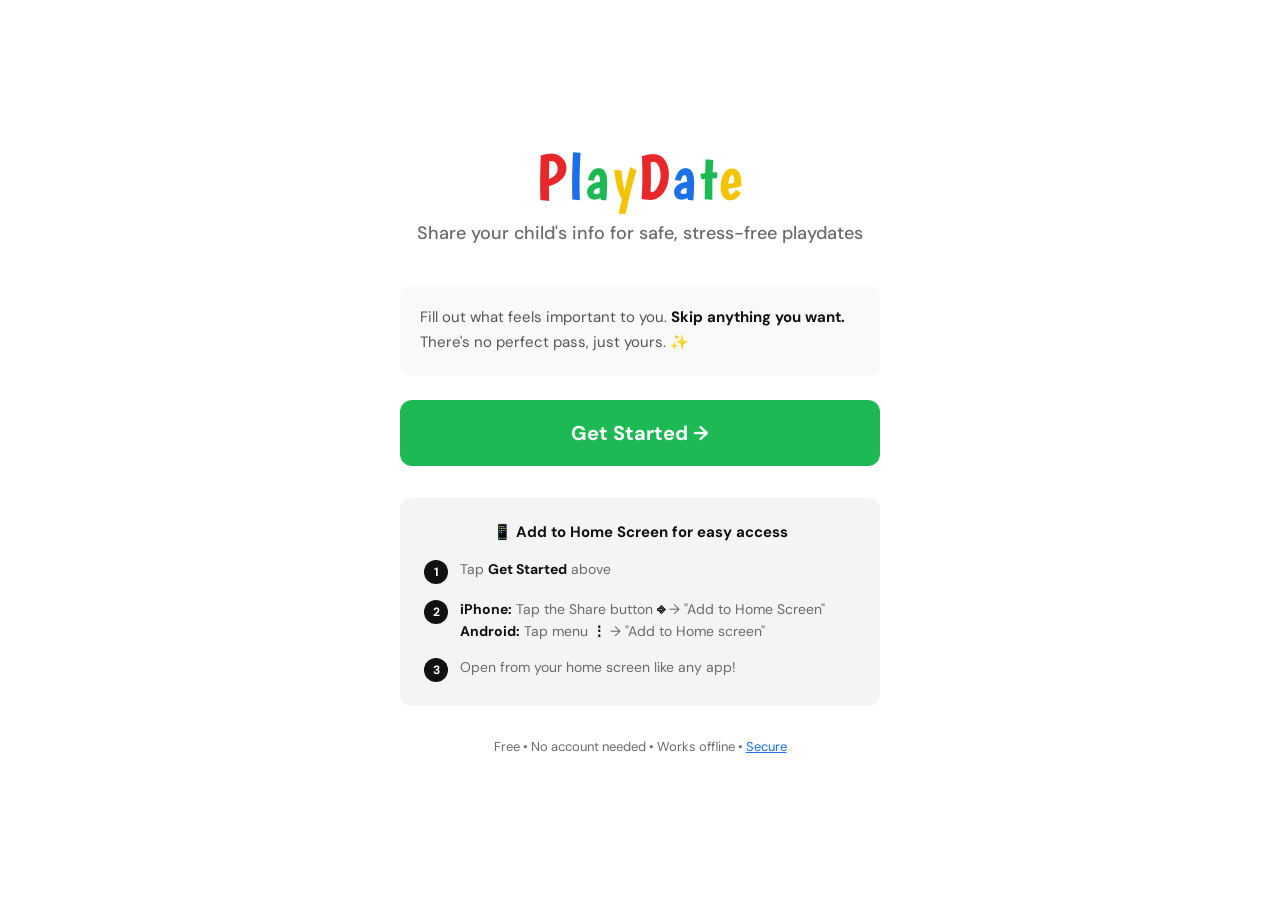
==== commit 7c23b180: "Add files via upload" ====
--- a/index.html
+++ b/index.html
@@ -33,6 +33,13 @@
   <div class="logo"><span>P</span><span>l</span><span>a</span><span>y</span><span>D</span><span>a</span><span>t</span><span>e</span></div>
   <p class="tagline">Share your child's info for safe, stress-free playdates</p>
   
+  <div style="background:#F9F9F9;border-radius:12px;padding:20px;margin:24px 0;text-align:left;">
+    <p style="font-size:15px;line-height:1.7;color:#555;margin:0;">
+      Fill out what feels important to you. 
+      <strong style="color:#111;">Skip anything you want.</strong> There's no perfect pass, just yours. ✨
+    </p>
+  </div>
+  
   <a href="app.html" class="btn btn-primary">Get Started →</a>
   
   <div class="steps">
@@ -52,8 +59,26 @@
   </div>
   
   <div class="footer">
-    Free • No account needed • Works offline • Secure
+    Free • No account needed • Works offline • <span id="secure-link" style="cursor:pointer;text-decoration:underline;color:var(--blue);">Secure</span>
   </div>
 </div>
+
+<div id="secure-overlay" style="display:none;position:fixed;top:0;left:0;right:0;bottom:0;background:rgba(0,0,0,0.5);z-index:1000;align-items:center;justify-content:center;padding:20px;" onclick="closeSecureOverlay()">
+  <div style="background:white;border-radius:16px;padding:32px;max-width:400px;width:100%;box-shadow:0 8px 24px rgba(0,0,0,0.2);" onclick="event.stopPropagation()">
+    <h3 style="font-family:'Boogaloo',sans-serif;font-size:28px;margin-bottom:16px;color:#111;">🔒 Your Data is Private</h3>
+    <p style="font-size:16px;line-height:1.7;color:#555;margin:0;">Your child's information is only stored on your phone and the host family's phone. No servers, no accounts, no tracking.</p>
+    <button onclick="closeSecureOverlay()" style="margin-top:24px;width:100%;padding:14px;background:#111;color:white;border:none;border-radius:8px;font-weight:700;font-size:16px;cursor:pointer;">Got it</button>
+  </div>
+</div>
+
+<script>
+document.getElementById('secure-link').addEventListener('click', function() {
+  document.getElementById('secure-overlay').style.display = 'flex';
+});
+
+function closeSecureOverlay() {
+  document.getElementById('secure-overlay').style.display = 'none';
+}
+</script>
 </body>
 </html>
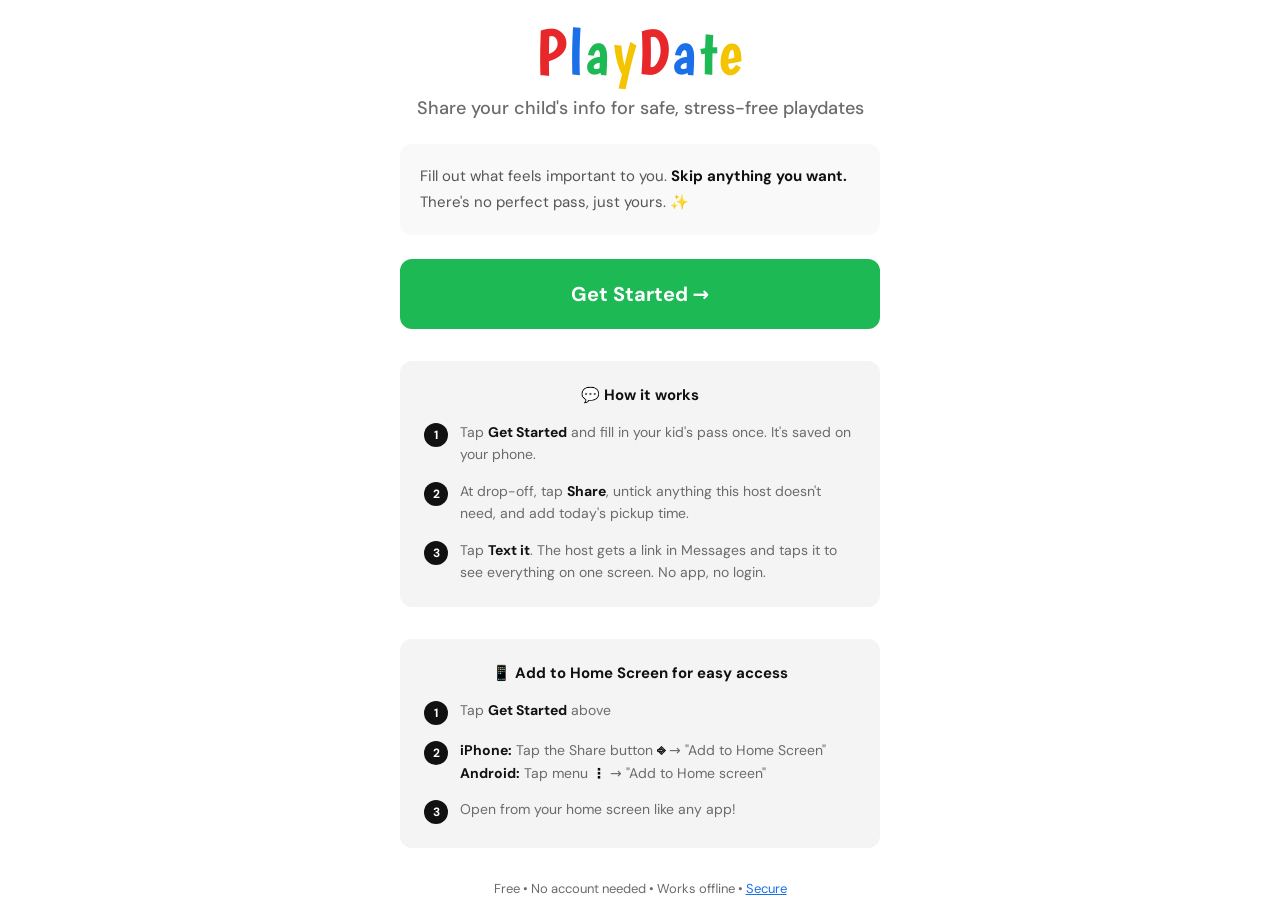
==== commit 46c9e276: "Play Pass v1: multi-kid profiles, per-share field picker, text-link sharing via URL fragment, card v" ====
--- a/index.html
+++ b/index.html
@@ -2,83 +2,82 @@
 <html lang="en">
 <head>
 <meta charset="UTF-8"/>
-<meta name="viewport" content="width=device-width, initial-scale=1.0"/>
+<meta name="viewport" content="width=device-width, initial-scale=1.0, viewport-fit=cover"/>
+<meta http-equiv="Content-Security-Policy" content="default-src 'self'; script-src 'self' 'unsafe-inline'; style-src 'self' 'unsafe-inline'; font-src 'self'; img-src 'self' data:; connect-src 'none'; form-action 'none'; base-uri 'none'"/>
+<meta name="referrer" content="no-referrer"/>
 <meta name="apple-mobile-web-app-capable" content="yes"/>
+<meta name="mobile-web-app-capable" content="yes"/>
+<meta property="og:title" content="PlayDate Pass"/>
+<meta property="og:description" content="Share your child's info for safe, stress-free playdates"/>
+<meta property="og:image" content="https://playdateplaypass.github.io/PlayDate-PlayPass/og.png"/>
 <title>PlayDate Pass</title>
-<link href="https://fonts.googleapis.com/css2?family=Boogaloo&family=DM+Sans:wght@400;500;600;700&display=swap" rel="stylesheet"/>
+<link rel="stylesheet" href="pp.css"/>
 <style>
-:root{--red:#E8272A;--blue:#1B6FE8;--green:#1DB954;--yellow:#F5C400;--black:#111111;--gray:#6B6B6B;}
-*{box-sizing:border-box;margin:0;padding:0;}
-body{font-family:'DM Sans',sans-serif;background:#fff;min-height:100vh;display:flex;align-items:center;justify-content:center;padding:20px;color:var(--black);}
+body{display:flex;align-items:center;justify-content:center;padding:20px;}
 .container{max-width:480px;width:100%;text-align:center;}
-.logo{font-family:'Boogaloo',sans-serif;font-size:64px;letter-spacing:2px;line-height:1;margin-bottom:12px;}
-.logo span:nth-child(1){color:var(--red)}.logo span:nth-child(2){color:var(--blue)}.logo span:nth-child(3){color:var(--green)}.logo span:nth-child(4){color:var(--yellow)}.logo span:nth-child(5){color:var(--red)}.logo span:nth-child(6){color:var(--blue)}.logo span:nth-child(7){color:var(--green)}.logo span:nth-child(8){color:var(--yellow)}
-.tagline{font-size:18px;color:var(--gray);margin-bottom:40px;font-weight:500;}
-.btn{display:block;width:100%;padding:20px;border-radius:12px;border:none;font-family:'DM Sans',sans-serif;font-size:20px;font-weight:700;cursor:pointer;text-decoration:none;margin-bottom:16px;transition:transform .15s;}
-.btn:active{transform:scale(.98);}
-.btn-primary{background:var(--green);color:#fff;}
+.container .logo{font-size:64px;margin-bottom:12px;}
+.tagline{font-size:18px;color:var(--gray);margin-bottom:24px;font-weight:500;}
+.big{font-size:20px;padding:20px;}
 .steps{background:#F4F4F4;border-radius:12px;padding:24px;margin-top:32px;text-align:left;}
-.steps-title{font-weight:700;font-size:15px;margin-bottom:16px;text-align:center;color:var(--black);}
+.steps-title{font-weight:700;font-size:15px;margin-bottom:16px;text-align:center;}
 .step{display:flex;gap:12px;margin-bottom:14px;align-items:flex-start;}
 .step:last-child{margin-bottom:0;}
 .step-num{width:24px;height:24px;border-radius:50%;background:var(--black);color:#fff;font-size:12px;font-weight:700;display:flex;align-items:center;justify-content:center;flex-shrink:0;margin-top:2px;}
 .step-text{font-size:14px;line-height:1.6;color:var(--gray);}
 .step-text strong{color:var(--black);}
 .footer{margin-top:32px;font-size:13px;color:var(--gray);}
-.footer a{color:var(--blue);text-decoration:none;}
+#secure-link{cursor:pointer;text-decoration:underline;color:var(--blue);background:none;border:0;font:inherit;}
+#secure-overlay{display:none;position:fixed;inset:0;background:rgba(0,0,0,.5);z-index:1000;align-items:center;justify-content:center;padding:20px;}
+#secure-overlay .box{background:#fff;border-radius:16px;padding:28px;max-width:420px;width:100%;text-align:left;max-height:90vh;overflow:auto;}
+#secure-overlay h3{font-family:'Boogaloo',sans-serif;font-size:28px;font-weight:400;margin-bottom:12px;}
+#secure-overlay p,#secure-overlay li{font-size:15px;line-height:1.6;color:#555;margin-bottom:8px;}
+#secure-overlay ul{padding-left:18px;}
 </style>
 </head>
 <body>
 <div class="container">
   <div class="logo"><span>P</span><span>l</span><span>a</span><span>y</span><span>D</span><span>a</span><span>t</span><span>e</span></div>
   <p class="tagline">Share your child's info for safe, stress-free playdates</p>
-  
-  <div style="background:#F9F9F9;border-radius:12px;padding:20px;margin:24px 0;text-align:left;">
-    <p style="font-size:15px;line-height:1.7;color:#555;margin:0;">
-      Fill out what feels important to you. 
-      <strong style="color:#111;">Skip anything you want.</strong> There's no perfect pass, just yours. ✨
-    </p>
+  <div style="background:#F9F9F9;border-radius:12px;padding:20px;margin:0 0 24px;text-align:left;">
+    <p style="font-size:15px;line-height:1.7;color:#555;">Fill out what feels important to you. <strong style="color:#111;">Skip anything you want.</strong> There's no perfect pass, just yours. ✨</p>
   </div>
-  
-  <a href="app.html" class="btn btn-primary">Get Started →</a>
-  
+  <a href="app.html" class="btn btn-green big">Get Started →</a>
+
+  <div class="steps">
+    <div class="steps-title">💬 How it works</div>
+    <div class="step"><div class="step-num">1</div><div class="step-text">Tap <strong>Get Started</strong> and fill in your kid's pass once. It's saved on your phone.</div></div>
+    <div class="step"><div class="step-num">2</div><div class="step-text">At drop-off, tap <strong>Share</strong>, untick anything this host doesn't need, and add today's pickup time.</div></div>
+    <div class="step"><div class="step-num">3</div><div class="step-text">Tap <strong>Text it</strong>. The host gets a link in Messages and taps it to see everything on one screen. No app, no login.</div></div>
+  </div>
+
   <div class="steps">
     <div class="steps-title">📱 Add to Home Screen for easy access</div>
-    <div class="step">
-      <div class="step-num">1</div>
-      <div class="step-text">Tap <strong>Get Started</strong> above</div>
-    </div>
-    <div class="step">
-      <div class="step-num">2</div>
-      <div class="step-text"><strong>iPhone:</strong> Tap the Share button <strong>⎆</strong> → "Add to Home Screen"<br><strong>Android:</strong> Tap menu <strong>⋮</strong> → "Add to Home screen"</div>
-    </div>
-    <div class="step">
-      <div class="step-num">3</div>
-      <div class="step-text">Open from your home screen like any app!</div>
-    </div>
+    <div class="step"><div class="step-num">1</div><div class="step-text">Tap <strong>Get Started</strong> above</div></div>
+    <div class="step"><div class="step-num">2</div><div class="step-text"><strong>iPhone:</strong> Tap the Share button <strong>⎆</strong> → "Add to Home Screen"<br><strong>Android:</strong> Tap menu <strong>⋮</strong> → "Add to Home screen"</div></div>
+    <div class="step"><div class="step-num">3</div><div class="step-text">Open from your home screen like any app!</div></div>
   </div>
-  
-  <div class="footer">
-    Free • No account needed • Works offline • <span id="secure-link" style="cursor:pointer;text-decoration:underline;color:var(--blue);">Secure</span>
+
+  <div class="footer">Free • No account needed • Works offline • <button id="secure-link">Secure</button></div>
+</div>
+
+<div id="secure-overlay">
+  <div class="box" onclick="event.stopPropagation()">
+    <h3>🔒 Your Data is Private</h3>
+    <p>Your kids' info is saved <strong>only in this phone's browser</strong>. No servers, no accounts, no tracking.</p>
+    <p>When you share, the info you pick is packed into the link itself, after a <strong>#</strong>. Browsers never send that part to any website, so only the host's phone unpacks it.</p>
+    <ul>
+      <li><strong>Anyone who has the link can read the card.</strong> If the host forwards it, the new reader can see it too.</li>
+      <li>Links never expire and you can't unsend them, so share only what this host needs.</li>
+      <li>Clearing browser data or switching phones deletes your saved kids. Use <strong>Export backup</strong> in the app.</li>
+      <li>The app can't confirm the host opened it.</li>
+    </ul>
+    <button class="btn btn-black" id="close-secure">Got it</button>
   </div>
 </div>
-
-<div id="secure-overlay" style="display:none;position:fixed;top:0;left:0;right:0;bottom:0;background:rgba(0,0,0,0.5);z-index:1000;align-items:center;justify-content:center;padding:20px;" onclick="closeSecureOverlay()">
-  <div style="background:white;border-radius:16px;padding:32px;max-width:400px;width:100%;box-shadow:0 8px 24px rgba(0,0,0,0.2);" onclick="event.stopPropagation()">
-    <h3 style="font-family:'Boogaloo',sans-serif;font-size:28px;margin-bottom:16px;color:#111;">🔒 Your Data is Private</h3>
-    <p style="font-size:16px;line-height:1.7;color:#555;margin:0;">Your child's information is only stored on your phone and the host family's phone. No servers, no accounts, no tracking.</p>
-    <button onclick="closeSecureOverlay()" style="margin-top:24px;width:100%;padding:14px;background:#111;color:white;border:none;border-radius:8px;font-weight:700;font-size:16px;cursor:pointer;">Got it</button>
-  </div>
-</div>
-
 <script>
-document.getElementById('secure-link').addEventListener('click', function() {
-  document.getElementById('secure-overlay').style.display = 'flex';
-});
-
-function closeSecureOverlay() {
-  document.getElementById('secure-overlay').style.display = 'none';
-}
+const ov=document.getElementById('secure-overlay');
+document.getElementById('secure-link').onclick=()=>ov.style.display='flex';
+ov.onclick=document.getElementById('close-secure').onclick=()=>ov.style.display='none';
 </script>
 </body>
 </html>
--- a/pp.css
+++ b/pp.css
@@ -0,0 +1,88 @@
+@font-face{font-family:'Boogaloo';font-style:normal;font-weight:400;font-display:swap;src:url(fonts/boogaloo-latin.woff2) format('woff2');}
+@font-face{font-family:'DM Sans';font-style:normal;font-weight:100 1000;font-display:swap;src:url(fonts/dmsans-latin-ext.woff2) format('woff2');unicode-range:U+0100-02BA,U+02BD-02C5,U+02C7-02CC,U+02CE-02D7,U+02DD-02FF,U+0304,U+0308,U+0329,U+1D00-1DBF,U+1E00-1E9F,U+1EF2-1EFF,U+2020,U+20A0-20AB,U+20AD-20C4,U+2113,U+2C60-2C7F,U+A720-A7FF;}
+@font-face{font-family:'DM Sans';font-style:normal;font-weight:100 1000;font-display:swap;src:url(fonts/dmsans-latin.woff2) format('woff2');unicode-range:U+0000-00FF,U+0131,U+0152-0153,U+02BB-02BC,U+02C6,U+02DA,U+02DC,U+0304,U+0308,U+0329,U+2000-206F,U+20AC,U+2122,U+2191,U+2193,U+2212,U+2215,U+FEFF,U+FFFD;}
+:root{--red:#E8272A;--blue:#1B6FE8;--green:#1DB954;--yellow:#F5C400;--black:#111111;--gray:#6B6B6B;--light:#F4F4F4;--white:#fff;--r:12px;}
+*{box-sizing:border-box;margin:0;padding:0;-webkit-tap-highlight-color:transparent;}
+html{-webkit-text-size-adjust:100%;text-size-adjust:100%;}
+body{font-family:'DM Sans',system-ui,sans-serif;background:var(--white);min-height:100vh;min-height:100dvh;padding-bottom:calc(60px + env(safe-area-inset-bottom));color:var(--black);font-size:16px;}
+.logo{font-family:'Boogaloo',sans-serif;font-size:56px;letter-spacing:2px;line-height:1;display:inline-block;text-decoration:none;}
+.logo span:nth-child(4n+1){color:var(--red)}.logo span:nth-child(4n+2){color:var(--blue)}.logo span:nth-child(4n+3){color:var(--green)}.logo span:nth-child(4n){color:var(--yellow)}
+.header{padding:calc(20px + env(safe-area-inset-top)) 20px 16px;border-bottom:2px solid var(--black);max-width:560px;margin:0 auto;display:flex;align-items:flex-end;justify-content:space-between;gap:12px;}
+.header .logo{font-size:48px;}
+.content{max-width:560px;margin:0 auto;padding:0 20px;}
+.sec-head{padding:28px 0 16px;}
+.sec-head h2{font-family:'Boogaloo',sans-serif;font-size:34px;font-weight:400;}
+h1.title{font-family:'Boogaloo',sans-serif;font-size:38px;font-weight:400;padding:24px 0 8px;}
+.field{margin-bottom:24px;}
+.field>label,.field-label{display:block;font-size:14px;font-weight:700;letter-spacing:.5px;text-transform:uppercase;color:var(--black);margin-bottom:10px;}
+.hint{font-size:13px;font-weight:500;color:var(--gray);text-transform:none;letter-spacing:0;}
+input[type=text],input[type=tel],input[type=time],textarea,select{width:100%;padding:16px;border:2px solid var(--black);border-radius:var(--r);background:var(--white);font-family:inherit;font-size:17px;color:var(--black);outline:none;transition:border-color .15s,box-shadow .15s;-webkit-appearance:none;appearance:none;resize:vertical;min-height:56px;}
+input:focus,textarea:focus,select:focus{border-color:var(--blue);box-shadow:0 0 0 4px rgba(27,111,232,.12);}
+::placeholder{color:#ABABAB;}
+select{background-image:url("data:image/svg+xml,%3Csvg xmlns='http://www.w3.org/2000/svg' width='12' height='8' viewBox='0 0 12 8'%3E%3Cpath d='M1 1l5 5 5-5' stroke='%23111' stroke-width='2' fill='none' stroke-linecap='round'/%3E%3C/svg%3E");background-repeat:no-repeat;background-position:right 16px center;padding-right:42px;}
+.cb-grid{display:grid;grid-template-columns:1fr 1fr;gap:10px;}
+.cb-grid.cols3{grid-template-columns:1fr 1fr 1fr;}
+.cb-item{display:flex;align-items:center;justify-content:center;text-align:center;padding:14px 8px;border:2px solid #DEDEDE;border-radius:var(--r);cursor:pointer;transition:all .15s;user-select:none;-webkit-user-select:none;background:#fff;font:inherit;color:inherit;min-height:52px;}
+.cb-item:active{transform:scale(.97);}
+.cb-item.checked{border-color:var(--yellow);background:var(--yellow);color:var(--black);}
+.cb-label{font-size:15px;font-weight:600;}
+.radio-group{display:flex;gap:10px;flex-wrap:wrap;}
+.radio-item{flex:1;min-width:90px;padding:16px 10px;border:2px solid #DEDEDE;border-radius:var(--r);cursor:pointer;text-align:center;transition:all .15s;user-select:none;-webkit-user-select:none;background:#fff;font:inherit;color:inherit;}
+.radio-item:active{transform:scale(.97);}
+.radio-item.sel-red{border-color:var(--red);background:var(--red);color:#fff;}
+.radio-item.sel-blue{border-color:var(--blue);background:var(--blue);color:#fff;}
+.radio-item.sel-green{border-color:var(--green);background:var(--green);color:#fff;}
+.radio-item.sel-yellow{border-color:var(--yellow);background:var(--yellow);color:var(--black);}
+.ri-emoji{font-size:24px;display:block;margin-bottom:6px;}
+.ri-label{font-size:14px;font-weight:700;display:block;}
+.btn{display:block;width:100%;padding:18px;border-radius:var(--r);border:2px solid var(--black);font-family:inherit;font-size:17px;font-weight:700;cursor:pointer;transition:all .15s;margin-top:12px;text-align:center;text-decoration:none;color:var(--black);background:transparent;}
+.btn:active{transform:scale(.98);}
+.btn-black{background:var(--black);color:var(--white);}
+.btn-black:disabled,.btn-green:disabled{background:var(--light);border-color:var(--light);color:#ABABAB;cursor:not-allowed;}
+.btn-green{background:var(--green);border-color:var(--green);color:#fff;font-size:20px;padding:20px;}
+.btn-red-outline{border-color:var(--red);color:var(--red);}
+.btn-sm{display:inline-block;width:auto;padding:10px 16px;font-size:15px;margin:0;}
+.divider{height:2px;background:var(--light);margin:28px 0;}
+.notice{background:var(--light);border-radius:var(--r);padding:14px 16px;font-size:15px;color:var(--gray);margin-bottom:10px;font-weight:500;line-height:1.5;}
+.notice strong{color:var(--black);}
+.notice.warn{background:#FFF6D6;color:#6b5400;}
+.notice.bad{background:#FDE7E7;color:#9b1517;}
+.kid-tile{border:3px solid var(--black);border-radius:16px;padding:18px;margin-top:16px;box-shadow:0 4px 0 rgba(0,0,0,.15);}
+.kid-name{font-family:'Boogaloo',sans-serif;font-size:32px;line-height:1.1;word-break:break-word;}
+.kid-age{font-size:16px;color:var(--gray);font-weight:500;}
+.badge{display:inline-block;margin-top:10px;padding:6px 12px;border-radius:999px;font-size:14px;font-weight:700;}
+.badge.red{background:var(--red);color:#fff;}.badge.green{background:#E3F8EA;color:#0f6b31;}.badge.gray{background:var(--light);color:var(--gray);}
+.tile-actions{display:flex;gap:10px;margin-top:14px;}
+.tile-actions .btn{margin:0;padding:14px;}
+.check-row{display:flex;gap:14px;align-items:flex-start;padding:14px 0;border-bottom:2px solid var(--light);cursor:pointer;}
+.check-row input{width:26px;height:26px;flex-shrink:0;margin-top:2px;accent-color:var(--green);}
+.check-row .k{font-size:13px;font-weight:700;letter-spacing:.5px;text-transform:uppercase;color:var(--gray);}
+.check-row .vv{font-size:16px;font-weight:500;line-height:1.4;word-break:break-word;}
+.check-row .tag{display:inline-block;font-size:12px;font-weight:700;color:var(--red);margin-left:6px;text-transform:none;letter-spacing:0;}
+.group-title{font-family:'Boogaloo',sans-serif;font-size:24px;margin-top:22px;}
+.len{font-size:14px;font-weight:700;margin-top:14px;}
+.linkbox{font-size:12px;word-break:break-all;color:var(--gray);background:var(--light);border-radius:8px;padding:10px;margin-top:8px;max-height:90px;overflow:auto;}
+.toast{position:fixed;left:50%;bottom:calc(24px + env(safe-area-inset-bottom));transform:translateX(-50%);background:var(--black);color:#fff;padding:12px 20px;border-radius:999px;font-weight:700;z-index:99;display:none;}
+/* card */
+.card-name{font-family:'Boogaloo',sans-serif;font-size:44px;line-height:1.05;word-break:break-word;}
+.card-sub{font-size:18px;color:var(--gray);font-weight:500;margin-top:4px;}
+.banner{border-radius:16px;padding:18px;margin-top:18px;}
+.banner.red{background:var(--red);color:#fff;}
+.banner.green{background:#E3F8EA;color:#0f6b31;font-size:20px;font-weight:700;}
+.banner.gray{background:var(--light);color:var(--black);font-size:19px;font-weight:700;}
+.banner .bk{font-size:14px;font-weight:700;letter-spacing:.6px;text-transform:uppercase;opacity:.9;}
+.banner .bv{font-size:24px;font-weight:700;line-height:1.3;margin-bottom:10px;word-break:break-word;}
+.banner .bv:last-child{margin-bottom:0;}
+.banner .bv.small{font-size:19px;}
+.info-row{display:flex;gap:14px;align-items:flex-start;padding:16px 0;border-bottom:2px solid var(--light);}
+.info-dot{width:12px;height:12px;border-radius:50%;flex-shrink:0;margin-top:8px;}
+.info-key{font-size:14px;font-weight:700;letter-spacing:.6px;text-transform:uppercase;color:var(--gray);margin-bottom:4px;}
+.info-val{font-size:19px;color:var(--black);font-weight:500;line-height:1.5;word-break:break-word;white-space:pre-line;}
+.call{display:flex;align-items:center;gap:14px;border:3px solid var(--green);background:#F2FCF5;border-radius:16px;padding:16px 18px;margin-top:12px;text-decoration:none;color:var(--black);}
+.call .ic{font-size:30px;}
+.call .cn{font-size:19px;font-weight:700;}
+.call .cp{font-size:20px;font-weight:700;color:var(--green);}
+.call.doc{border-color:var(--blue);background:#F2F6FE;}.call.doc .cp{color:var(--blue);}
+.app-promo{border:2px solid var(--black);border-radius:var(--r);padding:16px 18px;margin-top:28px;}
+.app-promo-title{font-weight:700;font-size:17px;margin-bottom:4px;}
+.app-promo-body{font-size:15px;color:var(--gray);line-height:1.6;}
